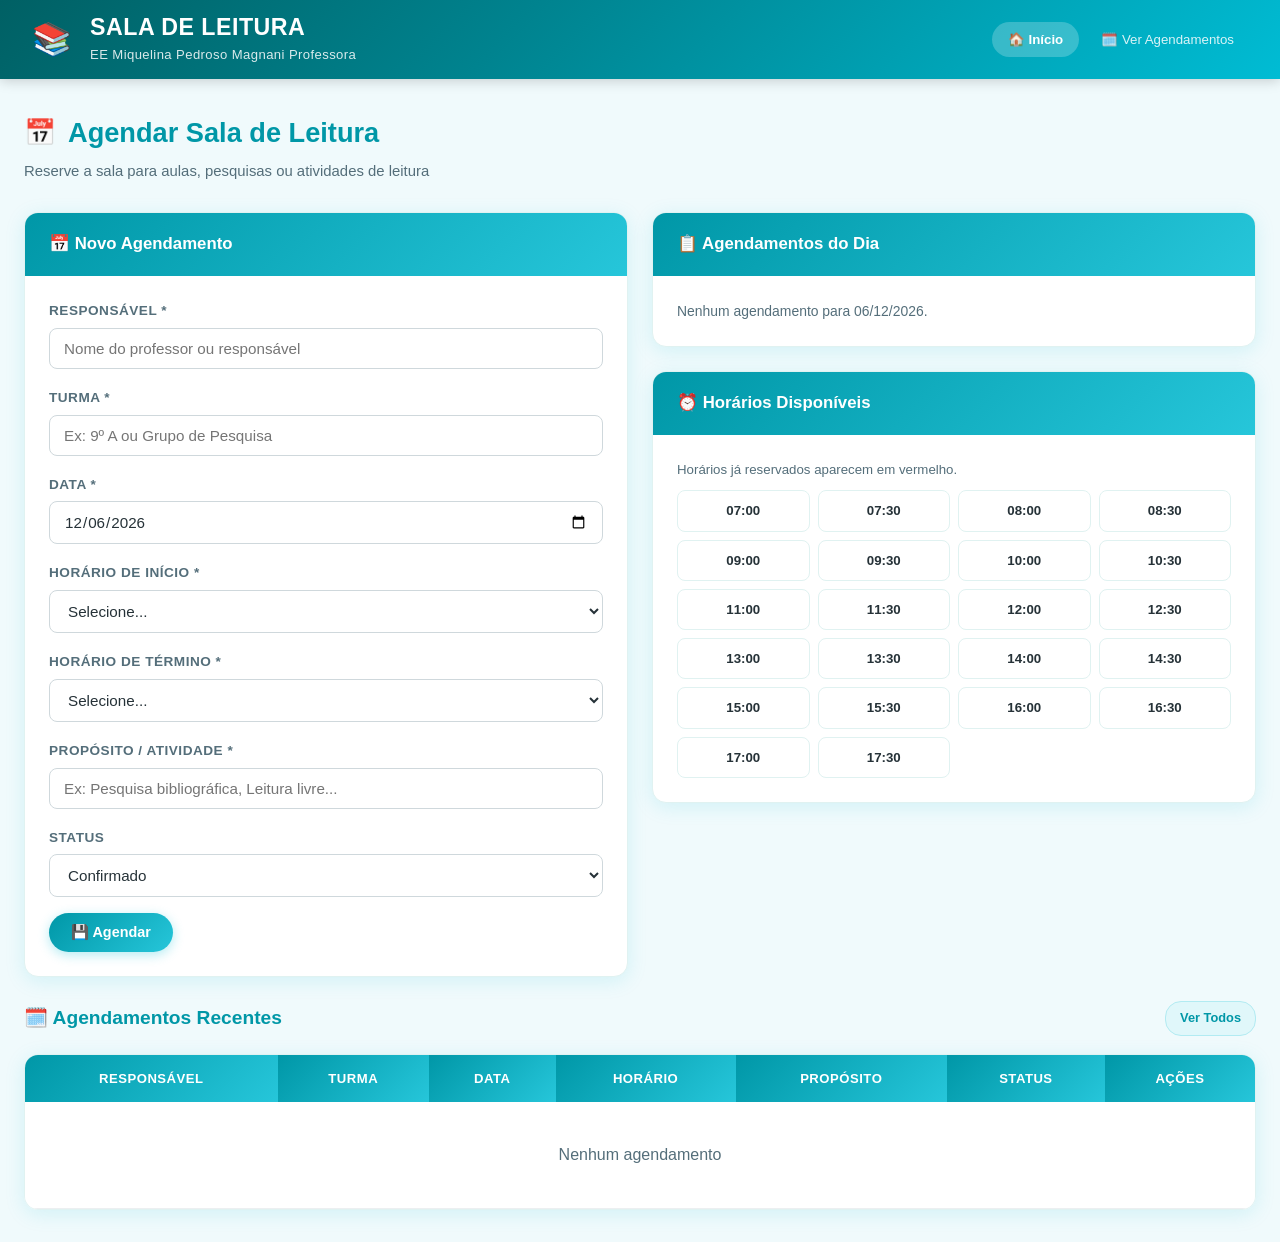
==== agendar-sala.html @ f74e1071 "V1" ====
<!DOCTYPE html>
<html lang="pt-BR">
<head>
  <meta charset="UTF-8">
  <meta name="viewport" content="width=device-width, initial-scale=1.0">
  <title>Agendar Sala – Sala de Leitura</title>
  <link rel="stylesheet" href="css/style.css">
  <style>
    .time-slot-grid { display: grid; grid-template-columns: repeat(auto-fill, minmax(110px,1fr)); gap: 8px; margin-top: 8px; }
    .time-slot { padding: 9px 10px; border: 1.5px solid var(--border); border-radius: 8px; cursor: pointer; text-align: center; font-size: .83rem; font-weight: 600; transition: var(--transition); background: #fff; }
    .time-slot:hover { border-color: var(--primary); background: var(--primary-xlight); color: var(--primary-dark); }
    .time-slot.selected { border-color: var(--primary); background: var(--primary); color: #fff; }
    .time-slot.occupied { background: #ffebee; border-color: #ef9a9a; color: #c62828; cursor: not-allowed; opacity: .7; }
    .conflict-alert { background: #fff3e0; border: 1.5px solid #ffe082; border-radius: 10px; padding: 12px 16px; color: #e65100; font-size: .88rem; margin-top: 10px; display: none; }
  </style>
</head>
<body>
<header class="header">
  <div class="header-inner">
    <div class="header-logo">📚</div>
    <div class="header-titles">
      <h1>SALA DE LEITURA</h1>
      <p>EE Miquelina Pedroso Magnani Professora</p>
    </div>
    <nav class="header-nav">
      <a href="index.html" class="btn-home">🏠 Início</a>
      <a href="verificar-agendamentos.html">🗓️ Ver Agendamentos</a>
    </nav>
  </div>
</header>

<div class="page-container">
  <div class="page-title"><span>📅</span> Agendar Sala de Leitura</div>
  <div class="page-subtitle">Reserve a sala para aulas, pesquisas ou atividades de leitura</div>

  <div style="display:grid;grid-template-columns:1fr 1fr;gap:24px;align-items:start">
    <!-- Form -->
    <div class="card">
      <div class="card-header" id="formHeader">📅 Novo Agendamento</div>
      <div class="card-body">
        <form id="agForm">
          <input type="hidden" id="agId">
          <div class="form-grid" style="grid-template-columns:1fr">
            <div class="form-group">
              <label>Responsável *</label>
              <input type="text" id="responsavel" list="pessoasList" placeholder="Nome do professor ou responsável" required>
              <datalist id="pessoasList"></datalist>
            </div>
            <div class="form-group">
              <label>Turma *</label>
              <input type="text" id="turma" placeholder="Ex: 9º A ou Grupo de Pesquisa" required>
            </div>
            <div class="form-group">
              <label>Data *</label>
              <input type="date" id="data" required>
            </div>
            <div class="form-group">
              <label>Horário de Início *</label>
              <select id="horarioInicio" required>
                <option value="">Selecione...</option>
              </select>
            </div>
            <div class="form-group">
              <label>Horário de Término *</label>
              <select id="horarioFim" required>
                <option value="">Selecione...</option>
              </select>
            </div>
            <div class="form-group">
              <label>Propósito / Atividade *</label>
              <input type="text" id="proposito" placeholder="Ex: Pesquisa bibliográfica, Leitura livre..." required>
            </div>
            <div class="form-group">
              <label>Status</label>
              <select id="status">
                <option value="confirmado">Confirmado</option>
                <option value="pendente">Pendente</option>
              </select>
            </div>
          </div>
          <div id="conflictAlert" class="conflict-alert">
            ⚠️ Atenção: Já existe um agendamento neste horário!
          </div>
          <div class="form-actions mt-2">
            <button type="submit" class="btn btn-primary" id="submitBtn">💾 Agendar</button>
            <button type="button" class="btn btn-secondary" id="cancelBtn" style="display:none">❌ Cancelar</button>
          </div>
        </form>
      </div>
    </div>

    <!-- Quick View -->
    <div>
      <div class="card mb-3">
        <div class="card-header">📋 Agendamentos do Dia</div>
        <div class="card-body" id="daySchedules">
          <p class="text-muted">Selecione uma data para ver os agendamentos.</p>
        </div>
      </div>
      <div class="card">
        <div class="card-header">⏰ Horários Disponíveis</div>
        <div class="card-body">
          <p class="text-muted" style="font-size:.83rem;margin-bottom:10px">Horários já reservados aparecem em vermelho.</p>
          <div class="time-slot-grid" id="timeSlots"></div>
        </div>
      </div>
    </div>
  </div>

  <!-- Recent Schedules Table -->
  <div class="section-header mt-3">
    <h2>🗓️ Agendamentos Recentes</h2>
    <a href="verificar-agendamentos.html" class="btn btn-secondary btn-sm">Ver Todos</a>
  </div>
  <div class="table-wrapper">
    <table>
      <thead>
        <tr><th>Responsável</th><th>Turma</th><th>Data</th><th>Horário</th><th>Propósito</th><th>Status</th><th>Ações</th></tr>
      </thead>
      <tbody id="recentAgs"></tbody>
    </table>
  </div>
</div>

<script src="js/app.js"></script>
<script>
  // Populate time selects
  const times = [];
  for (let h = 7; h <= 17; h++) {
    times.push(`${String(h).padStart(2,'0')}:00`);
    times.push(`${String(h).padStart(2,'0')}:30`);
  }
  times.push('18:00');

  ['horarioInicio','horarioFim'].forEach(id => {
    const sel = document.getElementById(id);
    times.forEach(t => {
      const o = document.createElement('option'); o.value = t; o.textContent = t;
      sel.appendChild(o);
    });
  });

  // Populate datalist
  const dl = document.getElementById('pessoasList');
  Pessoas.getAll().filter(p=>p.tipo==='Professor').forEach(p => {
    const o = document.createElement('option'); o.value = p.nome; dl.appendChild(o);
  });

  // Set default date
  document.getElementById('data').value = today();
  document.getElementById('data').min = today();

  let editingId = null;

  function checkConflict() {
    const data = document.getElementById('data').value;
    const ini = document.getElementById('horarioInicio').value;
    const fim = document.getElementById('horarioFim').value;
    if (!data || !ini || !fim) return false;
    const conflito = Agendamentos.getAll().find(a =>
      a.id !== editingId && a.data === data && a.status !== 'cancelado' &&
      !(fim <= a.horarioInicio || ini >= a.horarioFim)
    );
    document.getElementById('conflictAlert').style.display = conflito ? 'block' : 'none';
    return !!conflito;
  }

  function updateDayView() {
    const data = document.getElementById('data').value;
    if (!data) return;
    const ags = Agendamentos.getAll().filter(a => a.data === data && a.status !== 'cancelado');
    const occupied = new Set();
    ags.forEach(a => {
      times.forEach(t => { if (t >= a.horarioInicio && t < a.horarioFim) occupied.add(t); });
    });

    // Time slots
    document.getElementById('timeSlots').innerHTML = times.filter(t=>t>='07:00'&&t<='17:30').map(t => `
      <div class="time-slot ${occupied.has(t)?'occupied':''}" onclick="${!occupied.has(t)?`selectTime('${t}')`:''}">
        ${occupied.has(t)?'🔴':''} ${t}
      </div>`).join('');

    // Day schedules
    if (!ags.length) {
      document.getElementById('daySchedules').innerHTML = `<p class="text-muted">Nenhum agendamento para ${formatDate(data)}.</p>`;
      return;
    }
    document.getElementById('daySchedules').innerHTML = ags.sort((a,b)=>a.horarioInicio.localeCompare(b.horarioInicio)).map(a => `
      <div style="padding:10px;background:var(--bg);border-radius:8px;margin-bottom:8px;border-left:3px solid var(--primary);font-size:.87rem">
        <div class="fw-bold">${a.horarioInicio} – ${a.horarioFim}: ${a.turma}</div>
        <div class="text-muted">${a.responsavel} — ${a.proposito}</div>
      </div>`).join('');
  }

  function selectTime(t) {
    document.getElementById('horarioInicio').value = t;
    const idx = times.indexOf(t);
    document.getElementById('horarioFim').value = times[Math.min(idx+2, times.length-1)];
    checkConflict();
  }

  document.getElementById('data').addEventListener('change', () => { updateDayView(); checkConflict(); });
  document.getElementById('horarioInicio').addEventListener('change', checkConflict);
  document.getElementById('horarioFim').addEventListener('change', checkConflict);

  document.getElementById('agForm').addEventListener('submit', e => {
    e.preventDefault();
    const ini = document.getElementById('horarioInicio').value;
    const fim = document.getElementById('horarioFim').value;
    if (fim <= ini) { showToast('O horário de término deve ser após o início.', 'error'); return; }

    const id = editingId || DB.generateId();
    const old = Agendamentos.getById(id);
    Agendamentos.save({
      id,
      responsavel: document.getElementById('responsavel').value.trim(),
      turma: document.getElementById('turma').value.trim(),
      data: document.getElementById('data').value,
      horarioInicio: ini,
      horarioFim: fim,
      proposito: document.getElementById('proposito').value.trim(),
      status: document.getElementById('status').value
    });
    showToast(editingId ? 'Agendamento atualizado!' : 'Sala agendada com sucesso!');
    resetForm();
    updateDayView();
    renderRecent();
  });

  function editAg(id) {
    const a = Agendamentos.getById(id);
    if (!a) return;
    editingId = id;
    document.getElementById('responsavel').value = a.responsavel;
    document.getElementById('turma').value = a.turma;
    document.getElementById('data').value = a.data;
    document.getElementById('horarioInicio').value = a.horarioInicio;
    document.getElementById('horarioFim').value = a.horarioFim;
    document.getElementById('proposito').value = a.proposito;
    document.getElementById('status').value = a.status;
    document.getElementById('submitBtn').textContent = '💾 Atualizar';
    document.getElementById('cancelBtn').style.display = '';
    document.getElementById('formHeader').textContent = '✏️ Editando Agendamento';
    updateDayView();
    window.scrollTo({top:0,behavior:'smooth'});
  }

  function cancelAg(id) {
    if (confirm('Cancelar este agendamento?')) {
      const a = Agendamentos.getById(id);
      if (a) { a.status='cancelado'; Agendamentos.save(a); }
      showToast('Agendamento cancelado.', 'warning');
      renderRecent();
    }
  }

  function resetForm() {
    editingId = null;
    document.getElementById('agForm').reset();
    document.getElementById('data').value = today();
    document.getElementById('submitBtn').textContent = '💾 Agendar';
    document.getElementById('cancelBtn').style.display = 'none';
    document.getElementById('formHeader').textContent = '📅 Novo Agendamento';
    document.getElementById('conflictAlert').style.display = 'none';
  }
  document.getElementById('cancelBtn').addEventListener('click', resetForm);

  function renderRecent() {
    const ags = Agendamentos.getAll().filter(a=>a.status!=='cancelado')
      .sort((a,b)=>a.data.localeCompare(b.data)).slice(0,10);
    const tbody = document.getElementById('recentAgs');
    if (!ags.length) {
      tbody.innerHTML = `<tr><td colspan="7" class="table-empty">Nenhum agendamento</td></tr>`; return;
    }
    tbody.innerHTML = ags.map(a => `<tr>
      <td>${a.responsavel}</td>
      <td>${a.turma}</td>
      <td>${formatDate(a.data)}</td>
      <td>${a.horarioInicio} – ${a.horarioFim}</td>
      <td>${a.proposito}</td>
      <td>${statusBadge(a.status)}</td>
      <td>
        <button class="btn btn-secondary btn-xs" onclick="editAg('${a.id}')">✏️</button>
        <button class="btn btn-danger btn-xs" onclick="cancelAg('${a.id}')">❌</button>
      </td>
    </tr>`).join('');
  }

  updateDayView();
  renderRecent();
</script>
</body>
</html>
---- css/style.css ----
/* =============================================
   SALA DE LEITURA - EE Miquelina Pedroso Magnani Professora
   Global Stylesheet
   ============================================= */

:root {
  --primary: #00BCD4;
  --primary-dark: #0097A7;
  --primary-light: #B2EBF2;
  --primary-xlight: #E0F7FA;
  --accent: #26C6DA;
  --accent2: #00ACC1;
  --dark: #1a2a3a;
  --text: #263238;
  --text-light: #546e7a;
  --border: #e0f2f1;
  --card-shadow: 0 4px 20px rgba(0,188,212,.13);
  --hover-shadow: 0 8px 30px rgba(0,188,212,.22);
  --bg: #f0fafc;
  --white: #ffffff;
  --danger: #e53935;
  --warning: #fb8c00;
  --success: #26a69a;
  --info: #039be5;
  --radius: 14px;
  --radius-sm: 8px;
  --transition: .25s ease;
}

* { box-sizing: border-box; margin: 0; padding: 0; }

body {
  font-family: 'Segoe UI', 'Roboto', Arial, sans-serif;
  background: var(--bg);
  color: var(--text);
  min-height: 100vh;
  font-size: 15px;
  line-height: 1.6;
}

a { color: var(--primary-dark); text-decoration: none; }
a:hover { color: var(--primary); }

/* ---- Header ---- */
.header {
  background: linear-gradient(135deg, #006064 0%, #00838f 40%, #00BCD4 100%);
  color: #fff;
  padding: 0;
  box-shadow: 0 2px 12px rgba(0,0,0,.18);
  position: sticky;
  top: 0;
  z-index: 100;
}
.header-inner {
  display: flex;
  align-items: center;
  gap: 18px;
  padding: 14px 32px;
  max-width: 1400px;
  margin: 0 auto;
}
.header-logo {
  font-size: 32px;
  line-height: 1;
}
.header-titles { flex: 1; }
.header-titles h1 {
  font-size: 1.45rem;
  font-weight: 700;
  letter-spacing: .5px;
  line-height: 1.2;
}
.header-titles p {
  font-size: .82rem;
  opacity: .85;
  letter-spacing: .4px;
  margin-top: 2px;
}
.header-nav {
  display: flex;
  gap: 8px;
  align-items: center;
}
.header-nav a {
  color: rgba(255,255,255,.85);
  padding: 7px 14px;
  border-radius: 20px;
  font-size: .83rem;
  font-weight: 500;
  transition: var(--transition);
}
.header-nav a:hover, .header-nav a.active {
  background: rgba(255,255,255,.18);
  color: #fff;
}
.btn-home {
  background: rgba(255,255,255,.22);
  color: #fff !important;
  border-radius: 22px !important;
  padding: 7px 16px !important;
  font-weight: 600 !important;
}
.btn-home:hover { background: rgba(255,255,255,.32) !important; }

/* ---- Page Layout ---- */
.page-container {
  max-width: 1300px;
  margin: 0 auto;
  padding: 32px 24px;
}
.page-title {
  font-size: 1.7rem;
  font-weight: 700;
  color: var(--primary-dark);
  margin-bottom: 6px;
  display: flex;
  align-items: center;
  gap: 12px;
}
.page-title span { font-size: 1.6rem; }
.page-subtitle {
  color: var(--text-light);
  font-size: .93rem;
  margin-bottom: 28px;
}
.section-divider {
  height: 3px;
  background: linear-gradient(90deg, var(--primary), transparent);
  border-radius: 2px;
  margin: 24px 0;
}

/* ---- Cards ---- */
.card {
  background: var(--white);
  border-radius: var(--radius);
  box-shadow: var(--card-shadow);
  border: 1px solid var(--border);
  overflow: hidden;
}
.card-header {
  background: linear-gradient(135deg, var(--primary-dark), var(--accent));
  color: #fff;
  padding: 18px 24px;
  font-size: 1.05rem;
  font-weight: 600;
  display: flex;
  align-items: center;
  gap: 10px;
}
.card-body { padding: 24px; }

/* ---- Module Cards (Dashboard) ---- */
.modules-grid {
  display: grid;
  grid-template-columns: repeat(auto-fill, minmax(220px, 1fr));
  gap: 20px;
  margin-top: 28px;
}
.module-card {
  background: var(--white);
  border-radius: var(--radius);
  box-shadow: var(--card-shadow);
  border: 1.5px solid var(--border);
  padding: 28px 20px 22px;
  text-align: center;
  cursor: pointer;
  transition: transform var(--transition), box-shadow var(--transition), border-color var(--transition);
  text-decoration: none;
  color: var(--text);
  display: flex;
  flex-direction: column;
  align-items: center;
  gap: 14px;
  position: relative;
  overflow: hidden;
}
.module-card::before {
  content: '';
  position: absolute;
  top: 0; left: 0; right: 0;
  height: 4px;
  background: linear-gradient(90deg, var(--primary), var(--accent));
}
.module-card:hover {
  transform: translateY(-6px);
  box-shadow: var(--hover-shadow);
  border-color: var(--primary-light);
  color: var(--primary-dark);
}
.module-card .icon {
  width: 64px;
  height: 64px;
  border-radius: 50%;
  display: flex;
  align-items: center;
  justify-content: center;
  font-size: 28px;
  background: var(--primary-xlight);
  color: var(--primary-dark);
  transition: var(--transition);
}
.module-card:hover .icon {
  background: linear-gradient(135deg, var(--primary), var(--accent));
  color: #fff;
}
.module-card h3 {
  font-size: .98rem;
  font-weight: 700;
  line-height: 1.3;
}
.module-card p {
  font-size: .8rem;
  color: var(--text-light);
  line-height: 1.4;
}

/* ---- Stat Bars (Dashboard) ---- */
.stats-bar {
  display: grid;
  grid-template-columns: repeat(auto-fill, minmax(200px, 1fr));
  gap: 16px;
  margin-bottom: 28px;
}
.stat-card {
  background: var(--white);
  border-radius: var(--radius);
  padding: 20px 22px;
  box-shadow: var(--card-shadow);
  border-left: 5px solid var(--primary);
  display: flex;
  align-items: center;
  gap: 16px;
  transition: var(--transition);
}
.stat-card:hover { transform: translateY(-3px); box-shadow: var(--hover-shadow); }
.stat-icon {
  font-size: 2.2rem;
  width: 52px;
  height: 52px;
  display: flex;
  align-items: center;
  justify-content: center;
  border-radius: 12px;
  background: var(--primary-xlight);
}
.stat-info h3 { font-size: 1.9rem; font-weight: 800; color: var(--primary-dark); line-height: 1; }
.stat-info p { font-size: .8rem; color: var(--text-light); margin-top: 3px; }
.stat-card.danger { border-left-color: var(--danger); }
.stat-card.danger .stat-icon { background: #ffebee; }
.stat-card.danger .stat-info h3 { color: var(--danger); }
.stat-card.warning { border-left-color: var(--warning); }
.stat-card.warning .stat-icon { background: #fff3e0; }
.stat-card.warning .stat-info h3 { color: var(--warning); }
.stat-card.success { border-left-color: var(--success); }
.stat-card.success .stat-icon { background: #e8f5e9; }
.stat-card.success .stat-info h3 { color: var(--success); }

/* ---- Forms ---- */
.form-grid {
  display: grid;
  grid-template-columns: repeat(auto-fill, minmax(260px, 1fr));
  gap: 18px;
}
.form-group {
  display: flex;
  flex-direction: column;
  gap: 6px;
}
.form-group.full { grid-column: 1 / -1; }
label {
  font-size: .85rem;
  font-weight: 600;
  color: var(--text-light);
  text-transform: uppercase;
  letter-spacing: .5px;
}
input, select, textarea {
  padding: 11px 14px;
  border: 1.5px solid #cfd8dc;
  border-radius: var(--radius-sm);
  font-size: .95rem;
  font-family: inherit;
  color: var(--text);
  background: #fff;
  transition: border-color var(--transition), box-shadow var(--transition);
  width: 100%;
}
input:focus, select:focus, textarea:focus {
  outline: none;
  border-color: var(--primary);
  box-shadow: 0 0 0 3px rgba(0,188,212,.13);
}
textarea { resize: vertical; min-height: 90px; }
.form-actions {
  display: flex;
  gap: 12px;
  margin-top: 8px;
  flex-wrap: wrap;
}

/* ---- Buttons ---- */
.btn {
  display: inline-flex;
  align-items: center;
  gap: 8px;
  padding: 11px 22px;
  border-radius: 24px;
  font-size: .9rem;
  font-weight: 600;
  border: none;
  cursor: pointer;
  transition: var(--transition);
  text-decoration: none;
  font-family: inherit;
}
.btn-primary {
  background: linear-gradient(135deg, var(--primary-dark), var(--accent));
  color: #fff;
  box-shadow: 0 3px 12px rgba(0,188,212,.3);
}
.btn-primary:hover { background: linear-gradient(135deg, #006064, var(--primary-dark)); transform: translateY(-1px); }
.btn-secondary {
  background: var(--primary-xlight);
  color: var(--primary-dark);
  border: 1.5px solid var(--primary-light);
}
.btn-secondary:hover { background: var(--primary-light); }
.btn-danger {
  background: linear-gradient(135deg, #c62828, var(--danger));
  color: #fff;
  box-shadow: 0 3px 12px rgba(229,57,53,.25);
}
.btn-danger:hover { background: linear-gradient(135deg, #b71c1c, #c62828); }
.btn-success {
  background: linear-gradient(135deg, #1b5e20, var(--success));
  color: #fff;
  box-shadow: 0 3px 12px rgba(38,166,154,.25);
}
.btn-success:hover { background: linear-gradient(135deg, #1b5e20, #2e7d32); }
.btn-warning {
  background: linear-gradient(135deg, #e65100, var(--warning));
  color: #fff;
}
.btn-warning:hover { background: linear-gradient(135deg, #bf360c, #e65100); }
.btn-sm { padding: 6px 14px; font-size: .8rem; border-radius: 16px; }
.btn-xs { padding: 4px 10px; font-size: .76rem; border-radius: 12px; }
.btn-icon { padding: 8px; border-radius: 50%; width: 36px; height: 36px; justify-content: center; }
.btn:disabled { opacity: .5; cursor: not-allowed; transform: none !important; }

/* ---- Tables ---- */
.table-wrapper {
  overflow-x: auto;
  border-radius: var(--radius);
  box-shadow: var(--card-shadow);
  border: 1px solid var(--border);
}
table {
  width: 100%;
  border-collapse: collapse;
  background: var(--white);
}
thead th {
  background: linear-gradient(135deg, var(--primary-dark), var(--accent));
  color: #fff;
  padding: 13px 16px;
  font-size: .82rem;
  font-weight: 700;
  text-transform: uppercase;
  letter-spacing: .5px;
  white-space: nowrap;
  cursor: pointer;
  user-select: none;
}
thead th:hover { background: linear-gradient(135deg, #006064, var(--primary-dark)); }
tbody tr { transition: background var(--transition); }
tbody tr:nth-child(even) { background: var(--bg); }
tbody tr:hover { background: var(--primary-xlight); }
tbody td { padding: 12px 16px; font-size: .9rem; border-bottom: 1px solid #eceff1; vertical-align: middle; }
.table-empty {
  text-align: center;
  color: var(--text-light);
  padding: 40px;
  font-size: 1rem;
}

/* ---- Search / Filter Bar ---- */
.filter-bar {
  background: var(--white);
  border-radius: var(--radius);
  padding: 18px 22px;
  box-shadow: var(--card-shadow);
  border: 1px solid var(--border);
  margin-bottom: 22px;
  display: flex;
  gap: 14px;
  flex-wrap: wrap;
  align-items: flex-end;
}
.filter-bar .form-group { flex: 1; min-width: 160px; }
.filter-bar label { font-size: .78rem; }
.search-input-wrap {
  position: relative;
  flex: 2;
  min-width: 220px;
}
.search-input-wrap input { padding-left: 38px; }
.search-input-wrap::before {
  content: '🔍';
  position: absolute;
  left: 12px;
  top: 50%;
  transform: translateY(-50%);
  font-size: 14px;
  opacity: .5;
}

/* ---- Badges ---- */
.badge {
  display: inline-block;
  padding: 4px 11px;
  border-radius: 12px;
  font-size: .75rem;
  font-weight: 700;
  letter-spacing: .3px;
  white-space: nowrap;
}
.badge-success { background: #e8f5e9; color: #2e7d32; }
.badge-danger { background: #ffebee; color: #c62828; }
.badge-warning { background: #fff3e0; color: #e65100; }
.badge-secondary { background: #eceff1; color: #546e7a; }
.badge-info { background: #e3f2fd; color: #1565c0; }
.badge-primary { background: var(--primary-xlight); color: var(--primary-dark); }

/* ---- Book Cards ---- */
.books-grid {
  display: grid;
  grid-template-columns: repeat(auto-fill, minmax(220px, 1fr));
  gap: 20px;
}
.book-card {
  background: var(--white);
  border-radius: var(--radius);
  box-shadow: var(--card-shadow);
  border: 1px solid var(--border);
  overflow: hidden;
  transition: var(--transition);
  display: flex;
  flex-direction: column;
}
.book-card:hover { transform: translateY(-4px); box-shadow: var(--hover-shadow); }
.book-cover {
  height: 180px;
  display: flex;
  align-items: center;
  justify-content: center;
  font-size: 64px;
  background: linear-gradient(135deg, var(--primary-xlight), var(--primary-light));
  position: relative;
}
.book-available-badge {
  position: absolute;
  top: 10px;
  right: 10px;
}
.book-info { padding: 16px; flex: 1; display: flex; flex-direction: column; gap: 6px; }
.book-title { font-size: .97rem; font-weight: 700; color: var(--text); line-height: 1.3; }
.book-author { font-size: .83rem; color: var(--text-light); }
.book-meta { display: flex; gap: 8px; flex-wrap: wrap; margin-top: 4px; }
.book-actions { padding: 12px 16px; border-top: 1px solid var(--border); display: flex; gap: 8px; }

/* ---- Pagination ---- */
.pagination {
  display: flex;
  gap: 6px;
  justify-content: center;
  align-items: center;
  margin-top: 22px;
  flex-wrap: wrap;
}
.pagination button {
  padding: 7px 14px;
  border: 1.5px solid var(--border);
  border-radius: 8px;
  background: var(--white);
  cursor: pointer;
  font-size: .85rem;
  font-weight: 600;
  color: var(--text-light);
  transition: var(--transition);
}
.pagination button:hover, .pagination button.active {
  background: var(--primary);
  color: #fff;
  border-color: var(--primary);
}

/* ---- Calendar / Schedule ---- */
.calendar-grid {
  display: grid;
  grid-template-columns: repeat(7, 1fr);
  gap: 4px;
  margin-top: 12px;
}
.cal-day {
  background: var(--white);
  border-radius: 8px;
  padding: 8px 6px;
  min-height: 80px;
  border: 1px solid var(--border);
  font-size: .78rem;
  cursor: pointer;
  transition: var(--transition);
}
.cal-day:hover { border-color: var(--primary); background: var(--primary-xlight); }
.cal-day.today { border-color: var(--primary); background: var(--primary-xlight); font-weight: 700; }
.cal-day.other-month { opacity: .4; }
.cal-day .cal-num { font-weight: 700; font-size: .9rem; color: var(--primary-dark); margin-bottom: 4px; }
.cal-event {
  background: var(--primary);
  color: #fff;
  border-radius: 4px;
  padding: 2px 5px;
  font-size: .68rem;
  margin-bottom: 2px;
  white-space: nowrap;
  overflow: hidden;
  text-overflow: ellipsis;
}
.cal-event.pendente { background: var(--warning); }
.cal-event.cancelado { background: #9e9e9e; }

/* ---- Modal ---- */
.modal-overlay {
  position: fixed;
  inset: 0;
  background: rgba(0,0,0,.5);
  z-index: 999;
  display: flex;
  align-items: center;
  justify-content: center;
  padding: 20px;
  animation: fadeIn .2s ease;
}
.modal {
  background: var(--white);
  border-radius: var(--radius);
  box-shadow: 0 20px 60px rgba(0,0,0,.3);
  max-width: 640px;
  width: 100%;
  max-height: 90vh;
  overflow-y: auto;
  animation: slideUp .25s ease;
}
.modal-header {
  background: linear-gradient(135deg, var(--primary-dark), var(--accent));
  color: #fff;
  padding: 18px 24px;
  font-size: 1.05rem;
  font-weight: 600;
  display: flex;
  align-items: center;
  justify-content: space-between;
}
.modal-close {
  background: none;
  border: none;
  color: #fff;
  font-size: 1.3rem;
  cursor: pointer;
  opacity: .8;
  padding: 0;
  line-height: 1;
}
.modal-close:hover { opacity: 1; }
.modal-body { padding: 24px; }
.modal-footer { padding: 16px 24px; border-top: 1px solid var(--border); display: flex; gap: 10px; justify-content: flex-end; }

/* ---- Loan Card ---- */
.loan-card {
  background: var(--white);
  border-radius: var(--radius);
  border: 1px solid var(--border);
  padding: 18px 20px;
  display: flex;
  align-items: center;
  gap: 18px;
  box-shadow: var(--card-shadow);
  transition: var(--transition);
}
.loan-card:hover { box-shadow: var(--hover-shadow); }
.loan-card.atrasado { border-left: 5px solid var(--danger); }
.loan-card.ativo { border-left: 5px solid var(--success); }
.loan-card.devolvido { border-left: 5px solid #9e9e9e; opacity: .75; }

/* ---- Charts ---- */
.chart-container { position: relative; padding: 16px; }
.chart-wrapper { max-width: 100%; margin: 0 auto; }

/* ---- Animations ---- */
@keyframes fadeIn { from { opacity: 0; } to { opacity: 1; } }
@keyframes slideIn { from { transform: translateX(30px); opacity: 0; } to { transform: translateX(0); opacity: 1; } }
@keyframes slideUp { from { transform: translateY(30px); opacity: 0; } to { transform: translateY(0); opacity: 1; } }

/* ---- Responsive ---- */
@media (max-width: 768px) {
  .header-inner { padding: 12px 16px; flex-wrap: wrap; }
  .header-nav { display: none; }
  .page-container { padding: 20px 14px; }
  .modules-grid { grid-template-columns: repeat(auto-fill, minmax(160px, 1fr)); gap: 14px; }
  .stats-bar { grid-template-columns: 1fr 1fr; }
  .form-grid { grid-template-columns: 1fr; }
  .filter-bar { flex-direction: column; }
  .books-grid { grid-template-columns: repeat(auto-fill, minmax(170px, 1fr)); }
}

/* ---- Utility ---- */
.mt-1 { margin-top: 8px; }
.mt-2 { margin-top: 16px; }
.mt-3 { margin-top: 24px; }
.mb-1 { margin-bottom: 8px; }
.mb-2 { margin-bottom: 16px; }
.mb-3 { margin-bottom: 24px; }
.flex { display: flex; }
.flex-center { display: flex; align-items: center; justify-content: center; }
.gap-2 { gap: 16px; }
.text-center { text-align: center; }
.text-right { text-align: right; }
.text-muted { color: var(--text-light); font-size: .87rem; }
.fw-bold { font-weight: 700; }
.w-100 { width: 100%; }
.empty-state {
  text-align: center;
  padding: 48px 24px;
  color: var(--text-light);
}
.empty-state .empty-icon { font-size: 3.5rem; margin-bottom: 16px; opacity: .4; }
.empty-state h3 { font-size: 1.1rem; margin-bottom: 8px; color: var(--text); }
.empty-state p { font-size: .9rem; }

/* ---- Hero Banner (Dashboard) ---- */
.hero-banner {
  background: linear-gradient(135deg, #006064 0%, #00838f 45%, #00BCD4 100%);
  border-radius: var(--radius);
  padding: 32px 36px;
  color: #fff;
  display: flex;
  align-items: center;
  justify-content: space-between;
  gap: 24px;
  margin-bottom: 28px;
  position: relative;
  overflow: hidden;
}
.hero-banner::after {
  content: '📚';
  position: absolute;
  right: 32px;
  bottom: -10px;
  font-size: 120px;
  opacity: .1;
}
.hero-banner h2 { font-size: 1.6rem; font-weight: 800; margin-bottom: 6px; }
.hero-banner p { font-size: .95rem; opacity: .9; }

/* ---- Section Headers ---- */
.section-header {
  display: flex;
  align-items: center;
  justify-content: space-between;
  margin-bottom: 18px;
  flex-wrap: wrap;
  gap: 12px;
}
.section-header h2 {
  font-size: 1.2rem;
  font-weight: 700;
  color: var(--primary-dark);
  display: flex;
  align-items: center;
  gap: 8px;
}

/* ---- Portal Aluno Carousel ---- */
.carousel-wrapper { position: relative; overflow: hidden; border-radius: var(--radius); }
.carousel-inner { display: flex; transition: transform .4s ease; }
.carousel-item { min-width: 100%; background: linear-gradient(135deg, var(--primary-dark), var(--accent)); border-radius: var(--radius); padding: 36px 40px; color: #fff; }
.carousel-controls { display: flex; justify-content: center; gap: 8px; margin-top: 12px; }
.carousel-dot { width: 10px; height: 10px; border-radius: 50%; background: var(--primary-light); border: none; cursor: pointer; transition: var(--transition); }
.carousel-dot.active { background: var(--primary-dark); transform: scale(1.3); }

.dias-atraso { color: var(--danger); font-weight: 700; }

/* ---- Print ---- */
@media print {
  .header, .filter-bar, .btn, .form-actions, .header-nav { display: none !important; }
  .page-container { padding: 0; }
  body { background: #fff; }
}
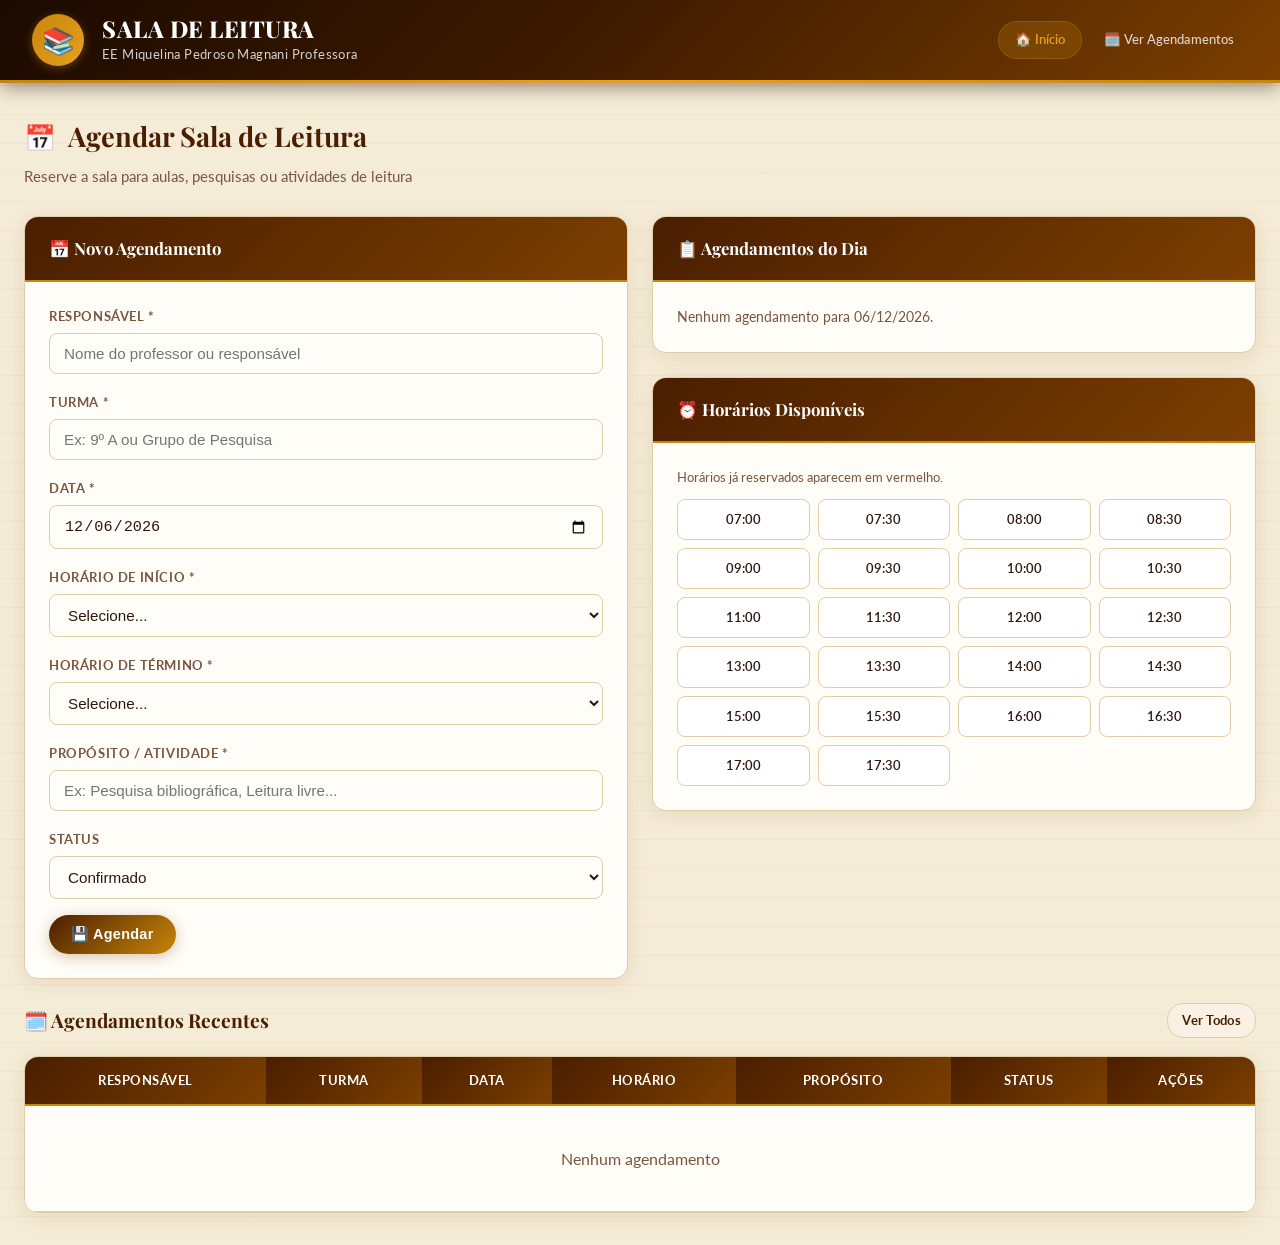
==== commit 7ba16e73: "v2brown" ====
--- a/agendar-sala.html
+++ b/agendar-sala.html
@@ -4,6 +4,9 @@
   <meta charset="UTF-8">
   <meta name="viewport" content="width=device-width, initial-scale=1.0">
   <title>Agendar Sala – Sala de Leitura</title>
+  <link rel="preconnect" href="https://fonts.googleapis.com">
+  <link rel="preconnect" href="https://fonts.gstatic.com" crossorigin>
+  <link href="https://fonts.googleapis.com/css2?family=Playfair+Display:wght@600;700;800&family=Lato:wght@400;500;700&display=swap" rel="stylesheet">
   <link rel="stylesheet" href="css/style.css">
   <style>
     .time-slot-grid { display: grid; grid-template-columns: repeat(auto-fill, minmax(110px,1fr)); gap: 8px; margin-top: 8px; }
--- a/css/style.css
+++ b/css/style.css
@@ -1,27 +1,29 @@
 /* =============================================
    SALA DE LEITURA - EE Miquelina Pedroso Magnani Professora
-   Global Stylesheet
+   Global Stylesheet — Tema Biblioteca Clássica
    ============================================= */
 
+@import url('https://fonts.googleapis.com/css2?family=Playfair+Display:wght@600;700;800&family=Lato:wght@400;500;700&display=swap');
+
 :root {
-  --primary: #00BCD4;
-  --primary-dark: #0097A7;
-  --primary-light: #B2EBF2;
-  --primary-xlight: #E0F7FA;
-  --accent: #26C6DA;
-  --accent2: #00ACC1;
-  --dark: #1a2a3a;
-  --text: #263238;
-  --text-light: #546e7a;
-  --border: #e0f2f1;
-  --card-shadow: 0 4px 20px rgba(0,188,212,.13);
-  --hover-shadow: 0 8px 30px rgba(0,188,212,.22);
-  --bg: #f0fafc;
-  --white: #ffffff;
-  --danger: #e53935;
-  --warning: #fb8c00;
-  --success: #26a69a;
-  --info: #039be5;
+  --primary: #7B3F00;
+  --primary-dark: #4A1E00;
+  --primary-light: #D4956A;
+  --primary-xlight: #FBF0E4;
+  --accent: #C8860A;
+  --accent2: #E8A020;
+  --dark: #1A0A00;
+  --text: #2C1810;
+  --text-light: #7A5540;
+  --border: #E0CEAA;
+  --card-shadow: 0 4px 20px rgba(123,63,0,.12);
+  --hover-shadow: 0 8px 32px rgba(123,63,0,.22);
+  --bg: #F5ECD7;
+  --white: #FFFDF7;
+  --danger: #c62828;
+  --warning: #e65100;
+  --success: #2e7d32;
+  --info: #1565c0;
   --radius: 14px;
   --radius-sm: 8px;
   --transition: .25s ease;
@@ -30,26 +32,40 @@
 * { box-sizing: border-box; margin: 0; padding: 0; }
 
 body {
-  font-family: 'Segoe UI', 'Roboto', Arial, sans-serif;
+  font-family: 'Lato', 'Segoe UI', Arial, sans-serif;
   background: var(--bg);
+  background-image:
+    repeating-linear-gradient(
+      0deg,
+      transparent,
+      transparent 28px,
+      rgba(123,63,0,.04) 28px,
+      rgba(123,63,0,.04) 29px
+    );
   color: var(--text);
   min-height: 100vh;
   font-size: 15px;
   line-height: 1.6;
 }
 
-a { color: var(--primary-dark); text-decoration: none; }
-a:hover { color: var(--primary); }
+a { color: var(--primary); text-decoration: none; }
+a:hover { color: var(--accent); }
 
 /* ---- Header ---- */
 .header {
-  background: linear-gradient(135deg, #006064 0%, #00838f 40%, #00BCD4 100%);
+  background: linear-gradient(135deg, #1A0A00 0%, #3D1A00 45%, #7B3F00 100%);
   color: #fff;
   padding: 0;
-  box-shadow: 0 2px 12px rgba(0,0,0,.18);
+  box-shadow: 0 4px 18px rgba(26,10,0,.45);
   position: sticky;
   top: 0;
   z-index: 100;
+}
+.header::after {
+  content: '';
+  display: block;
+  height: 3px;
+  background: linear-gradient(90deg, #C8860A, #E8A020, #C8860A);
 }
 .header-inner {
   display: flex;
@@ -60,19 +76,29 @@
   margin: 0 auto;
 }
 .header-logo {
-  font-size: 32px;
+  font-size: 26px;
   line-height: 1;
+  width: 52px;
+  height: 52px;
+  background: linear-gradient(135deg, #C8860A, #E8A020);
+  border-radius: 50%;
+  display: flex;
+  align-items: center;
+  justify-content: center;
+  box-shadow: 0 2px 10px rgba(200,134,10,.4);
+  flex-shrink: 0;
 }
 .header-titles { flex: 1; }
 .header-titles h1 {
+  font-family: 'Playfair Display', serif;
   font-size: 1.45rem;
-  font-weight: 700;
+  font-weight: 800;
   letter-spacing: .5px;
   line-height: 1.2;
 }
 .header-titles p {
   font-size: .82rem;
-  opacity: .85;
+  opacity: .8;
   letter-spacing: .4px;
   margin-top: 2px;
 }
@@ -82,7 +108,7 @@
   align-items: center;
 }
 .header-nav a {
-  color: rgba(255,255,255,.85);
+  color: rgba(255,255,255,.8);
   padding: 7px 14px;
   border-radius: 20px;
   font-size: .83rem;
@@ -90,17 +116,18 @@
   transition: var(--transition);
 }
 .header-nav a:hover, .header-nav a.active {
-  background: rgba(255,255,255,.18);
-  color: #fff;
+  background: rgba(200,134,10,.25);
+  color: #E8A020;
 }
 .btn-home {
-  background: rgba(255,255,255,.22);
-  color: #fff !important;
+  background: rgba(200,134,10,.22);
+  color: #E8A020 !important;
   border-radius: 22px !important;
   padding: 7px 16px !important;
   font-weight: 600 !important;
-}
-.btn-home:hover { background: rgba(255,255,255,.32) !important; }
+  border: 1px solid rgba(200,134,10,.3) !important;
+}
+.btn-home:hover { background: rgba(200,134,10,.35) !important; }
 
 /* ---- Page Layout ---- */
 .page-container {
@@ -109,6 +136,7 @@
   padding: 32px 24px;
 }
 .page-title {
+  font-family: 'Playfair Display', serif;
   font-size: 1.7rem;
   font-weight: 700;
   color: var(--primary-dark);
@@ -125,7 +153,7 @@
 }
 .section-divider {
   height: 3px;
-  background: linear-gradient(90deg, var(--primary), transparent);
+  background: linear-gradient(90deg, var(--accent), transparent);
   border-radius: 2px;
   margin: 24px 0;
 }
@@ -139,14 +167,16 @@
   overflow: hidden;
 }
 .card-header {
-  background: linear-gradient(135deg, var(--primary-dark), var(--accent));
+  background: linear-gradient(135deg, var(--primary-dark), var(--primary));
   color: #fff;
   padding: 18px 24px;
+  font-family: 'Playfair Display', serif;
   font-size: 1.05rem;
-  font-weight: 600;
+  font-weight: 700;
   display: flex;
   align-items: center;
   gap: 10px;
+  border-bottom: 2px solid var(--accent);
 }
 .card-body { padding: 24px; }
 
@@ -178,9 +208,17 @@
 .module-card::before {
   content: '';
   position: absolute;
+  top: 0; left: 0; bottom: 0;
+  width: 5px;
+  background: linear-gradient(180deg, var(--accent), var(--primary));
+  border-radius: 14px 0 0 14px;
+}
+.module-card::after {
+  content: '';
+  position: absolute;
   top: 0; left: 0; right: 0;
-  height: 4px;
-  background: linear-gradient(90deg, var(--primary), var(--accent));
+  height: 1px;
+  background: linear-gradient(90deg, var(--accent), transparent);
 }
 .module-card:hover {
   transform: translateY(-6px);
@@ -197,14 +235,15 @@
   justify-content: center;
   font-size: 28px;
   background: var(--primary-xlight);
-  color: var(--primary-dark);
+  border: 2px solid var(--border);
   transition: var(--transition);
 }
 .module-card:hover .icon {
   background: linear-gradient(135deg, var(--primary), var(--accent));
-  color: #fff;
+  border-color: var(--accent);
 }
 .module-card h3 {
+  font-family: 'Playfair Display', serif;
   font-size: .98rem;
   font-weight: 700;
   line-height: 1.3;
@@ -244,7 +283,13 @@
   border-radius: 12px;
   background: var(--primary-xlight);
 }
-.stat-info h3 { font-size: 1.9rem; font-weight: 800; color: var(--primary-dark); line-height: 1; }
+.stat-info h3 {
+  font-family: 'Playfair Display', serif;
+  font-size: 1.9rem;
+  font-weight: 800;
+  color: var(--primary-dark);
+  line-height: 1;
+}
 .stat-info p { font-size: .8rem; color: var(--text-light); margin-top: 3px; }
 .stat-card.danger { border-left-color: var(--danger); }
 .stat-card.danger .stat-icon { background: #ffebee; }
@@ -269,27 +314,27 @@
 }
 .form-group.full { grid-column: 1 / -1; }
 label {
-  font-size: .85rem;
-  font-weight: 600;
+  font-size: .82rem;
+  font-weight: 700;
   color: var(--text-light);
   text-transform: uppercase;
-  letter-spacing: .5px;
+  letter-spacing: .6px;
 }
 input, select, textarea {
   padding: 11px 14px;
-  border: 1.5px solid #cfd8dc;
+  border: 1.5px solid var(--border);
   border-radius: var(--radius-sm);
   font-size: .95rem;
-  font-family: inherit;
+  font-family: 'Lato', inherit;
   color: var(--text);
-  background: #fff;
+  background: var(--white);
   transition: border-color var(--transition), box-shadow var(--transition);
   width: 100%;
 }
 input:focus, select:focus, textarea:focus {
   outline: none;
-  border-color: var(--primary);
-  box-shadow: 0 0 0 3px rgba(0,188,212,.13);
+  border-color: var(--accent);
+  box-shadow: 0 0 0 3px rgba(200,134,10,.15);
 }
 textarea { resize: vertical; min-height: 90px; }
 .form-actions {
@@ -307,42 +352,52 @@
   padding: 11px 22px;
   border-radius: 24px;
   font-size: .9rem;
-  font-weight: 600;
+  font-weight: 700;
   border: none;
   cursor: pointer;
   transition: var(--transition);
   text-decoration: none;
-  font-family: inherit;
+  font-family: 'Lato', inherit;
+  letter-spacing: .3px;
 }
 .btn-primary {
   background: linear-gradient(135deg, var(--primary-dark), var(--accent));
   color: #fff;
-  box-shadow: 0 3px 12px rgba(0,188,212,.3);
-}
-.btn-primary:hover { background: linear-gradient(135deg, #006064, var(--primary-dark)); transform: translateY(-1px); }
+  box-shadow: 0 3px 14px rgba(123,63,0,.3);
+}
+.btn-primary:hover {
+  background: linear-gradient(135deg, #1A0A00, var(--primary));
+  transform: translateY(-1px);
+  box-shadow: 0 5px 18px rgba(123,63,0,.4);
+  color: #fff;
+}
 .btn-secondary {
   background: var(--primary-xlight);
   color: var(--primary-dark);
-  border: 1.5px solid var(--primary-light);
-}
-.btn-secondary:hover { background: var(--primary-light); }
+  border: 1.5px solid var(--border);
+}
+.btn-secondary:hover {
+  background: #F0D8B8;
+  border-color: var(--primary-light);
+  color: var(--primary-dark);
+}
 .btn-danger {
-  background: linear-gradient(135deg, #c62828, var(--danger));
-  color: #fff;
-  box-shadow: 0 3px 12px rgba(229,57,53,.25);
-}
-.btn-danger:hover { background: linear-gradient(135deg, #b71c1c, #c62828); }
+  background: linear-gradient(135deg, #b71c1c, var(--danger));
+  color: #fff;
+  box-shadow: 0 3px 12px rgba(198,40,40,.25);
+}
+.btn-danger:hover { background: linear-gradient(135deg, #7f0000, #b71c1c); }
 .btn-success {
   background: linear-gradient(135deg, #1b5e20, var(--success));
   color: #fff;
-  box-shadow: 0 3px 12px rgba(38,166,154,.25);
+  box-shadow: 0 3px 12px rgba(46,125,50,.25);
 }
 .btn-success:hover { background: linear-gradient(135deg, #1b5e20, #2e7d32); }
 .btn-warning {
-  background: linear-gradient(135deg, #e65100, var(--warning));
-  color: #fff;
-}
-.btn-warning:hover { background: linear-gradient(135deg, #bf360c, #e65100); }
+  background: linear-gradient(135deg, #bf360c, var(--warning));
+  color: #fff;
+}
+.btn-warning:hover { background: linear-gradient(135deg, #870000, #bf360c); }
 .btn-sm { padding: 6px 14px; font-size: .8rem; border-radius: 16px; }
 .btn-xs { padding: 4px 10px; font-size: .76rem; border-radius: 12px; }
 .btn-icon { padding: 8px; border-radius: 50%; width: 36px; height: 36px; justify-content: center; }
@@ -361,7 +416,7 @@
   background: var(--white);
 }
 thead th {
-  background: linear-gradient(135deg, var(--primary-dark), var(--accent));
+  background: linear-gradient(135deg, var(--primary-dark), var(--primary));
   color: #fff;
   padding: 13px 16px;
   font-size: .82rem;
@@ -371,12 +426,14 @@
   white-space: nowrap;
   cursor: pointer;
   user-select: none;
-}
-thead th:hover { background: linear-gradient(135deg, #006064, var(--primary-dark)); }
+  font-family: 'Lato', sans-serif;
+  border-bottom: 2px solid var(--accent);
+}
+thead th:hover { background: linear-gradient(135deg, #1A0A00, var(--primary-dark)); }
 tbody tr { transition: background var(--transition); }
-tbody tr:nth-child(even) { background: var(--bg); }
-tbody tr:hover { background: var(--primary-xlight); }
-tbody td { padding: 12px 16px; font-size: .9rem; border-bottom: 1px solid #eceff1; vertical-align: middle; }
+tbody tr:nth-child(even) { background: #FBF0E4; }
+tbody tr:hover { background: #FDF5E6; }
+tbody td { padding: 12px 16px; font-size: .9rem; border-bottom: 1px solid var(--border); vertical-align: middle; }
 .table-empty {
   text-align: center;
   color: var(--text-light);
@@ -425,12 +482,12 @@
   letter-spacing: .3px;
   white-space: nowrap;
 }
-.badge-success { background: #e8f5e9; color: #2e7d32; }
-.badge-danger { background: #ffebee; color: #c62828; }
-.badge-warning { background: #fff3e0; color: #e65100; }
-.badge-secondary { background: #eceff1; color: #546e7a; }
+.badge-success { background: #e8f5e9; color: #1b5e20; }
+.badge-danger { background: #ffebee; color: #b71c1c; }
+.badge-warning { background: #fff3e0; color: #bf360c; }
+.badge-secondary { background: #f3ece1; color: var(--text-light); }
 .badge-info { background: #e3f2fd; color: #1565c0; }
-.badge-primary { background: var(--primary-xlight); color: var(--primary-dark); }
+.badge-primary { background: var(--primary-xlight); color: var(--primary-dark); border: 1px solid var(--border); }
 
 /* ---- Book Cards ---- */
 .books-grid {
@@ -455,8 +512,9 @@
   align-items: center;
   justify-content: center;
   font-size: 64px;
-  background: linear-gradient(135deg, var(--primary-xlight), var(--primary-light));
+  background: linear-gradient(135deg, var(--primary-xlight), #F0D8B8);
   position: relative;
+  border-bottom: 3px solid var(--accent);
 }
 .book-available-badge {
   position: absolute;
@@ -464,7 +522,13 @@
   right: 10px;
 }
 .book-info { padding: 16px; flex: 1; display: flex; flex-direction: column; gap: 6px; }
-.book-title { font-size: .97rem; font-weight: 700; color: var(--text); line-height: 1.3; }
+.book-title {
+  font-family: 'Playfair Display', serif;
+  font-size: .97rem;
+  font-weight: 700;
+  color: var(--text);
+  line-height: 1.3;
+}
 .book-author { font-size: .83rem; color: var(--text-light); }
 .book-meta { display: flex; gap: 8px; flex-wrap: wrap; margin-top: 4px; }
 .book-actions { padding: 12px 16px; border-top: 1px solid var(--border); display: flex; gap: 8px; }
@@ -485,14 +549,14 @@
   background: var(--white);
   cursor: pointer;
   font-size: .85rem;
-  font-weight: 600;
+  font-weight: 700;
   color: var(--text-light);
   transition: var(--transition);
 }
 .pagination button:hover, .pagination button.active {
-  background: var(--primary);
-  color: #fff;
-  border-color: var(--primary);
+  background: var(--accent);
+  color: #fff;
+  border-color: var(--accent);
 }
 
 /* ---- Calendar / Schedule ---- */
@@ -512,8 +576,8 @@
   cursor: pointer;
   transition: var(--transition);
 }
-.cal-day:hover { border-color: var(--primary); background: var(--primary-xlight); }
-.cal-day.today { border-color: var(--primary); background: var(--primary-xlight); font-weight: 700; }
+.cal-day:hover { border-color: var(--accent); background: var(--primary-xlight); }
+.cal-day.today { border-color: var(--accent); background: var(--primary-xlight); font-weight: 700; }
 .cal-day.other-month { opacity: .4; }
 .cal-day .cal-num { font-weight: 700; font-size: .9rem; color: var(--primary-dark); margin-bottom: 4px; }
 .cal-event {
@@ -534,7 +598,7 @@
 .modal-overlay {
   position: fixed;
   inset: 0;
-  background: rgba(0,0,0,.5);
+  background: rgba(26,10,0,.6);
   z-index: 999;
   display: flex;
   align-items: center;
@@ -545,22 +609,25 @@
 .modal {
   background: var(--white);
   border-radius: var(--radius);
-  box-shadow: 0 20px 60px rgba(0,0,0,.3);
+  box-shadow: 0 20px 60px rgba(26,10,0,.4);
   max-width: 640px;
   width: 100%;
   max-height: 90vh;
   overflow-y: auto;
   animation: slideUp .25s ease;
+  border: 1px solid var(--border);
 }
 .modal-header {
-  background: linear-gradient(135deg, var(--primary-dark), var(--accent));
+  background: linear-gradient(135deg, var(--primary-dark), var(--primary));
   color: #fff;
   padding: 18px 24px;
+  font-family: 'Playfair Display', serif;
   font-size: 1.05rem;
-  font-weight: 600;
+  font-weight: 700;
   display: flex;
   align-items: center;
   justify-content: space-between;
+  border-bottom: 2px solid var(--accent);
 }
 .modal-close {
   background: none;
@@ -635,12 +702,17 @@
   color: var(--text-light);
 }
 .empty-state .empty-icon { font-size: 3.5rem; margin-bottom: 16px; opacity: .4; }
-.empty-state h3 { font-size: 1.1rem; margin-bottom: 8px; color: var(--text); }
+.empty-state h3 {
+  font-family: 'Playfair Display', serif;
+  font-size: 1.1rem;
+  margin-bottom: 8px;
+  color: var(--text);
+}
 .empty-state p { font-size: .9rem; }
 
 /* ---- Hero Banner (Dashboard) ---- */
 .hero-banner {
-  background: linear-gradient(135deg, #006064 0%, #00838f 45%, #00BCD4 100%);
+  background: linear-gradient(135deg, #1A0A00 0%, #4A1E00 45%, #C8860A 100%);
   border-radius: var(--radius);
   padding: 32px 36px;
   color: #fff;
@@ -651,17 +723,37 @@
   margin-bottom: 28px;
   position: relative;
   overflow: hidden;
+  box-shadow: 0 6px 28px rgba(26,10,0,.35);
+  border: 1px solid rgba(200,134,10,.3);
+}
+.hero-banner::before {
+  content: '';
+  position: absolute;
+  inset: 0;
+  background-image:
+    repeating-linear-gradient(
+      90deg,
+      transparent,
+      transparent 40px,
+      rgba(255,255,255,.02) 40px,
+      rgba(255,255,255,.02) 41px
+    );
 }
 .hero-banner::after {
-  content: '📚';
+  content: '📖';
   position: absolute;
   right: 32px;
   bottom: -10px;
   font-size: 120px;
-  opacity: .1;
-}
-.hero-banner h2 { font-size: 1.6rem; font-weight: 800; margin-bottom: 6px; }
-.hero-banner p { font-size: .95rem; opacity: .9; }
+  opacity: .08;
+}
+.hero-banner h2 {
+  font-family: 'Playfair Display', serif;
+  font-size: 1.6rem;
+  font-weight: 800;
+  margin-bottom: 6px;
+}
+.hero-banner p { font-size: .95rem; opacity: .88; }
 
 /* ---- Section Headers ---- */
 .section-header {
@@ -673,6 +765,7 @@
   gap: 12px;
 }
 .section-header h2 {
+  font-family: 'Playfair Display', serif;
   font-size: 1.2rem;
   font-weight: 700;
   color: var(--primary-dark);
@@ -684,10 +777,24 @@
 /* ---- Portal Aluno Carousel ---- */
 .carousel-wrapper { position: relative; overflow: hidden; border-radius: var(--radius); }
 .carousel-inner { display: flex; transition: transform .4s ease; }
-.carousel-item { min-width: 100%; background: linear-gradient(135deg, var(--primary-dark), var(--accent)); border-radius: var(--radius); padding: 36px 40px; color: #fff; }
+.carousel-item {
+  min-width: 100%;
+  background: linear-gradient(135deg, var(--primary-dark), var(--accent));
+  border-radius: var(--radius);
+  padding: 36px 40px;
+  color: #fff;
+}
 .carousel-controls { display: flex; justify-content: center; gap: 8px; margin-top: 12px; }
-.carousel-dot { width: 10px; height: 10px; border-radius: 50%; background: var(--primary-light); border: none; cursor: pointer; transition: var(--transition); }
-.carousel-dot.active { background: var(--primary-dark); transform: scale(1.3); }
+.carousel-dot {
+  width: 10px;
+  height: 10px;
+  border-radius: 50%;
+  background: var(--border);
+  border: none;
+  cursor: pointer;
+  transition: var(--transition);
+}
+.carousel-dot.active { background: var(--accent); transform: scale(1.3); }
 
 .dias-atraso { color: var(--danger); font-weight: 700; }
 
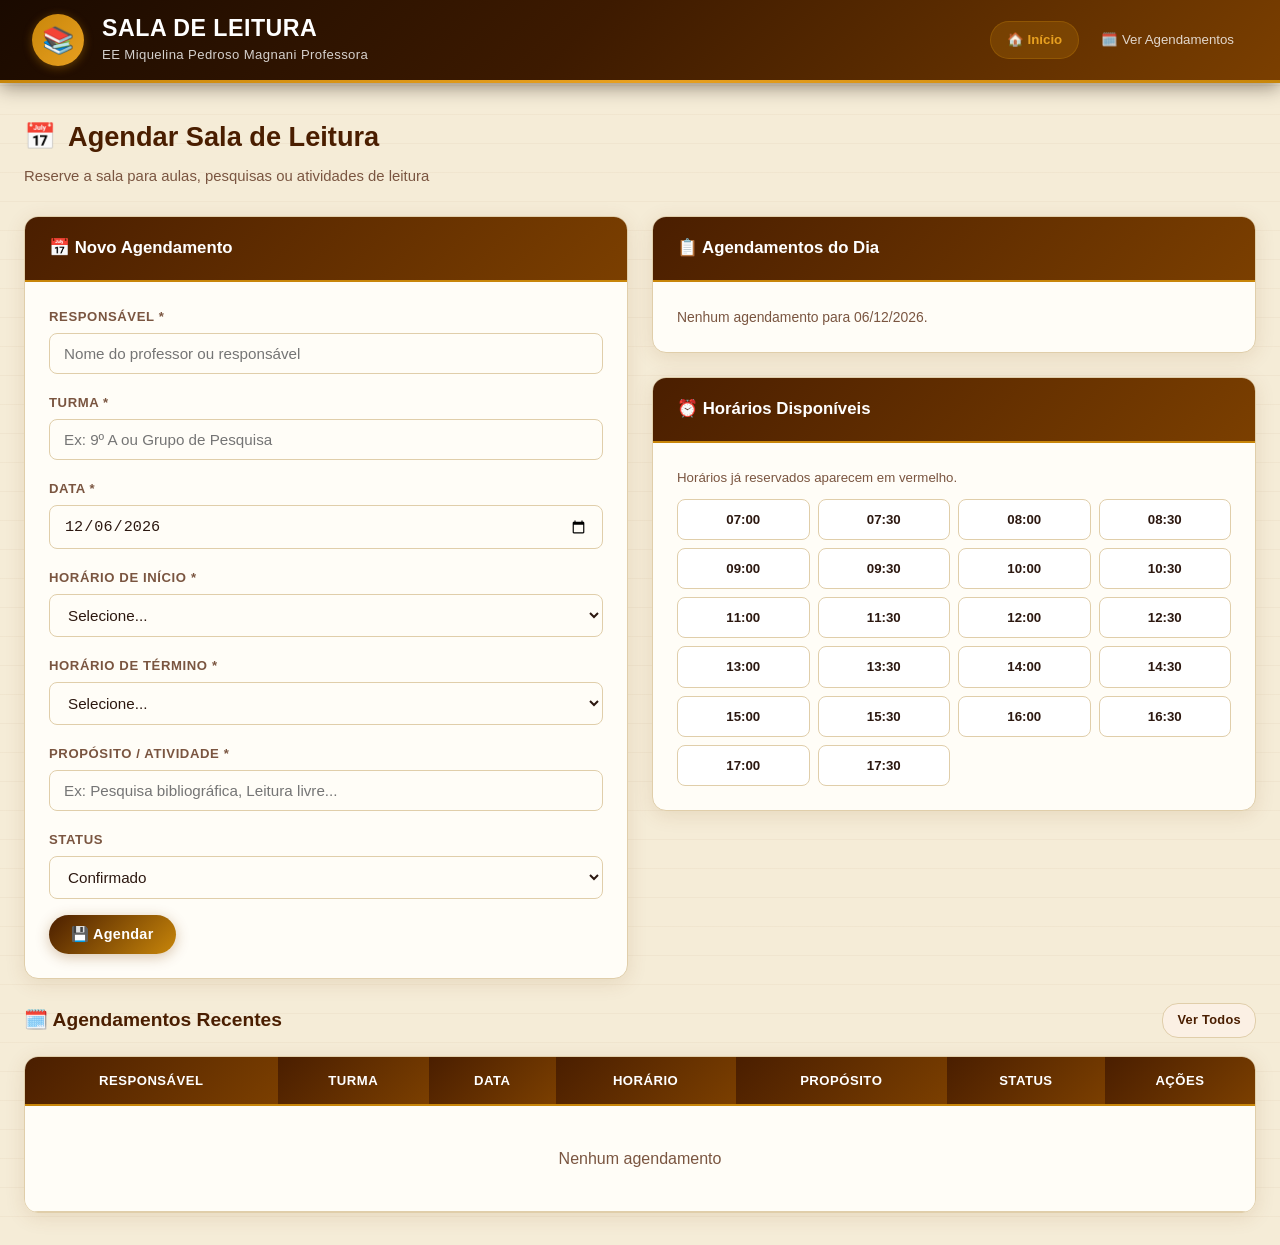
==== commit 418a0f9b: "v3" ====
--- a/agendar-sala.html
+++ b/agendar-sala.html
@@ -4,9 +4,6 @@
   <meta charset="UTF-8">
   <meta name="viewport" content="width=device-width, initial-scale=1.0">
   <title>Agendar Sala – Sala de Leitura</title>
-  <link rel="preconnect" href="https://fonts.googleapis.com">
-  <link rel="preconnect" href="https://fonts.gstatic.com" crossorigin>
-  <link href="https://fonts.googleapis.com/css2?family=Playfair+Display:wght@600;700;800&family=Lato:wght@400;500;700&display=swap" rel="stylesheet">
   <link rel="stylesheet" href="css/style.css">
   <style>
     .time-slot-grid { display: grid; grid-template-columns: repeat(auto-fill, minmax(110px,1fr)); gap: 8px; margin-top: 8px; }
--- a/css/style.css
+++ b/css/style.css
@@ -2,8 +2,6 @@
    SALA DE LEITURA - EE Miquelina Pedroso Magnani Professora
    Global Stylesheet — Tema Biblioteca Clássica
    ============================================= */
-
-@import url('https://fonts.googleapis.com/css2?family=Playfair+Display:wght@600;700;800&family=Lato:wght@400;500;700&display=swap');
 
 :root {
   --primary: #7B3F00;
@@ -32,7 +30,7 @@
 * { box-sizing: border-box; margin: 0; padding: 0; }
 
 body {
-  font-family: 'Lato', 'Segoe UI', Arial, sans-serif;
+  font-family: 'Segoe UI', Arial, sans-serif;
   background: var(--bg);
   background-image:
     repeating-linear-gradient(
@@ -90,7 +88,6 @@
 }
 .header-titles { flex: 1; }
 .header-titles h1 {
-  font-family: 'Playfair Display', serif;
   font-size: 1.45rem;
   font-weight: 800;
   letter-spacing: .5px;
@@ -136,7 +133,6 @@
   padding: 32px 24px;
 }
 .page-title {
-  font-family: 'Playfair Display', serif;
   font-size: 1.7rem;
   font-weight: 700;
   color: var(--primary-dark);
@@ -170,7 +166,6 @@
   background: linear-gradient(135deg, var(--primary-dark), var(--primary));
   color: #fff;
   padding: 18px 24px;
-  font-family: 'Playfair Display', serif;
   font-size: 1.05rem;
   font-weight: 700;
   display: flex;
@@ -243,7 +238,6 @@
   border-color: var(--accent);
 }
 .module-card h3 {
-  font-family: 'Playfair Display', serif;
   font-size: .98rem;
   font-weight: 700;
   line-height: 1.3;
@@ -284,7 +278,6 @@
   background: var(--primary-xlight);
 }
 .stat-info h3 {
-  font-family: 'Playfair Display', serif;
   font-size: 1.9rem;
   font-weight: 800;
   color: var(--primary-dark);
@@ -325,7 +318,7 @@
   border: 1.5px solid var(--border);
   border-radius: var(--radius-sm);
   font-size: .95rem;
-  font-family: 'Lato', inherit;
+  
   color: var(--text);
   background: var(--white);
   transition: border-color var(--transition), box-shadow var(--transition);
@@ -357,7 +350,7 @@
   cursor: pointer;
   transition: var(--transition);
   text-decoration: none;
-  font-family: 'Lato', inherit;
+  
   letter-spacing: .3px;
 }
 .btn-primary {
@@ -426,7 +419,7 @@
   white-space: nowrap;
   cursor: pointer;
   user-select: none;
-  font-family: 'Lato', sans-serif;
+  
   border-bottom: 2px solid var(--accent);
 }
 thead th:hover { background: linear-gradient(135deg, #1A0A00, var(--primary-dark)); }
@@ -523,7 +516,6 @@
 }
 .book-info { padding: 16px; flex: 1; display: flex; flex-direction: column; gap: 6px; }
 .book-title {
-  font-family: 'Playfair Display', serif;
   font-size: .97rem;
   font-weight: 700;
   color: var(--text);
@@ -621,7 +613,6 @@
   background: linear-gradient(135deg, var(--primary-dark), var(--primary));
   color: #fff;
   padding: 18px 24px;
-  font-family: 'Playfair Display', serif;
   font-size: 1.05rem;
   font-weight: 700;
   display: flex;
@@ -703,7 +694,6 @@
 }
 .empty-state .empty-icon { font-size: 3.5rem; margin-bottom: 16px; opacity: .4; }
 .empty-state h3 {
-  font-family: 'Playfair Display', serif;
   font-size: 1.1rem;
   margin-bottom: 8px;
   color: var(--text);
@@ -748,7 +738,6 @@
   opacity: .08;
 }
 .hero-banner h2 {
-  font-family: 'Playfair Display', serif;
   font-size: 1.6rem;
   font-weight: 800;
   margin-bottom: 6px;
@@ -765,7 +754,6 @@
   gap: 12px;
 }
 .section-header h2 {
-  font-family: 'Playfair Display', serif;
   font-size: 1.2rem;
   font-weight: 700;
   color: var(--primary-dark);
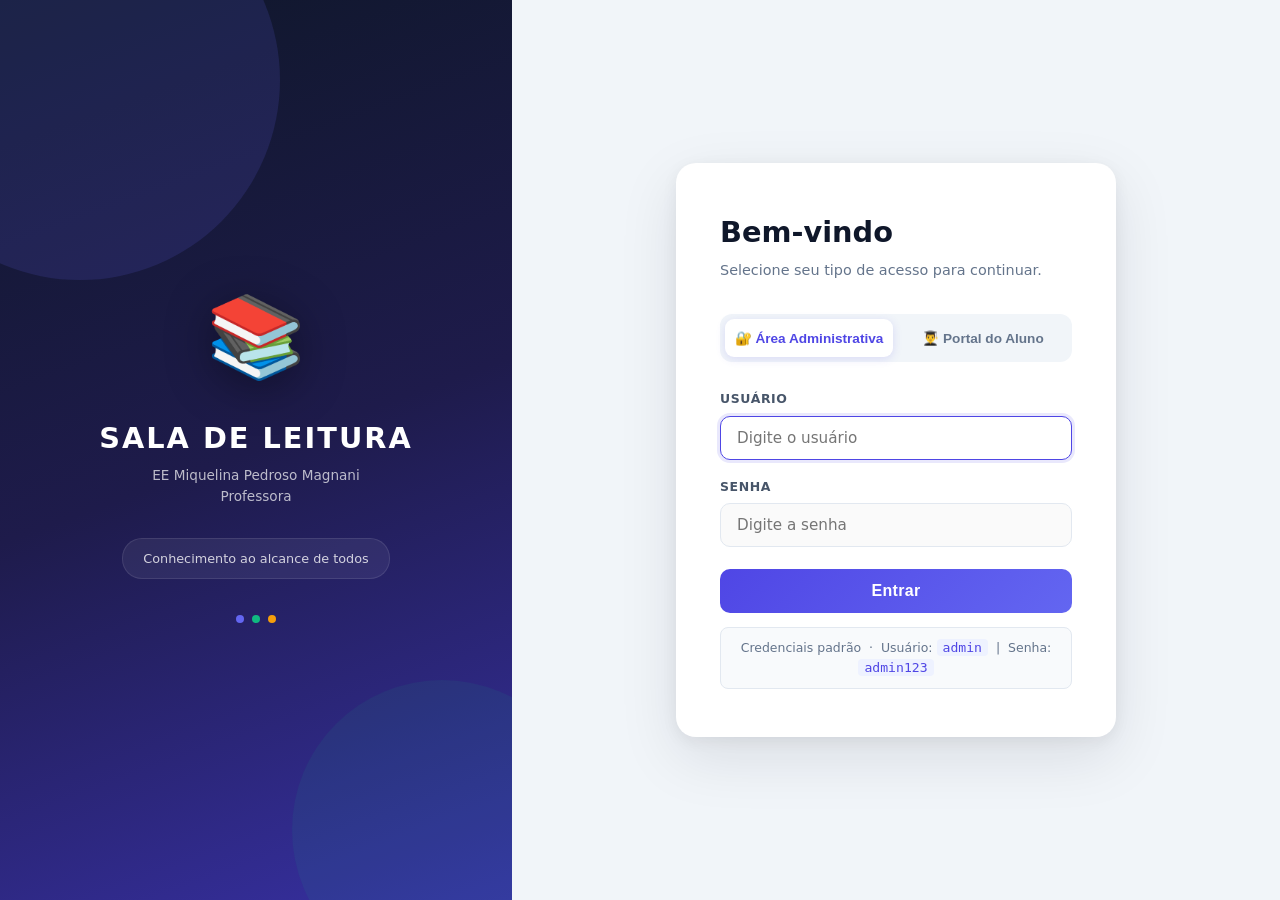
==== commit 3e3ee344: "v5" ====
--- a/agendar-sala.html
+++ b/agendar-sala.html
@@ -3,6 +3,7 @@
 <head>
   <meta charset="UTF-8">
   <meta name="viewport" content="width=device-width, initial-scale=1.0">
+  <script>if(sessionStorage.getItem('slAdminLogged')!=='true'){window.location.replace('login.html');}</script>
   <title>Agendar Sala – Sala de Leitura</title>
   <link rel="stylesheet" href="css/style.css">
   <style>
@@ -26,6 +27,7 @@
       <a href="index.html" class="btn-home">🏠 Início</a>
       <a href="verificar-agendamentos.html">🗓️ Ver Agendamentos</a>
     </nav>
+      <button onclick="Auth.logoutAdmin()" class="btn btn-sm" style="background:rgba(239,68,68,.15);color:#fca5a5;border:1px solid rgba(239,68,68,.2);border-radius:20px;padding:5px 12px;font-size:.78rem;cursor:pointer;">Sair</button>
   </div>
 </header>
 
--- a/css/style.css
+++ b/css/style.css
@@ -1,30 +1,30 @@
 /* =============================================
    SALA DE LEITURA - EE Miquelina Pedroso Magnani Professora
-   Global Stylesheet — Tema Biblioteca Clássica
+   Global Stylesheet — Tema Modern SaaS
    ============================================= */
 
 :root {
-  --primary: #7B3F00;
-  --primary-dark: #4A1E00;
-  --primary-light: #D4956A;
-  --primary-xlight: #FBF0E4;
-  --accent: #C8860A;
-  --accent2: #E8A020;
-  --dark: #1A0A00;
-  --text: #2C1810;
-  --text-light: #7A5540;
-  --border: #E0CEAA;
-  --card-shadow: 0 4px 20px rgba(123,63,0,.12);
-  --hover-shadow: 0 8px 32px rgba(123,63,0,.22);
-  --bg: #F5ECD7;
-  --white: #FFFDF7;
-  --danger: #c62828;
-  --warning: #e65100;
-  --success: #2e7d32;
-  --info: #1565c0;
-  --radius: 14px;
+  --primary: #4F46E5;
+  --primary-dark: #3730A3;
+  --primary-light: #818CF8;
+  --primary-xlight: #EEF2FF;
+  --accent: #10B981;
+  --accent2: #34D399;
+  --dark: #0F172A;
+  --text: #1E293B;
+  --text-light: #64748B;
+  --border: #E2E8F0;
+  --card-shadow: 0 1px 3px rgba(0,0,0,.06), 0 4px 16px rgba(79,70,229,.07);
+  --hover-shadow: 0 4px 20px rgba(79,70,229,.15);
+  --bg: #F1F5F9;
+  --white: #FFFFFF;
+  --danger: #EF4444;
+  --warning: #F59E0B;
+  --success: #10B981;
+  --info: #3B82F6;
+  --radius: 12px;
   --radius-sm: 8px;
-  --transition: .25s ease;
+  --transition: .2s ease;
 }
 
 * { box-sizing: border-box; margin: 0; padding: 0; }
@@ -32,18 +32,10 @@
 body {
   font-family: 'Segoe UI', Arial, sans-serif;
   background: var(--bg);
-  background-image:
-    repeating-linear-gradient(
-      0deg,
-      transparent,
-      transparent 28px,
-      rgba(123,63,0,.04) 28px,
-      rgba(123,63,0,.04) 29px
-    );
   color: var(--text);
   min-height: 100vh;
-  font-size: 15px;
-  line-height: 1.6;
+  font-size: 14px;
+  line-height: 1.5;
 }
 
 a { color: var(--primary); text-decoration: none; }
@@ -51,10 +43,10 @@
 
 /* ---- Header ---- */
 .header {
-  background: linear-gradient(135deg, #1A0A00 0%, #3D1A00 45%, #7B3F00 100%);
+  background: #0F172A;
   color: #fff;
   padding: 0;
-  box-shadow: 0 4px 18px rgba(26,10,0,.45);
+  box-shadow: 0 1px 0 rgba(255,255,255,.06), 0 4px 16px rgba(0,0,0,.25);
   position: sticky;
   top: 0;
   z-index: 100;
@@ -62,42 +54,42 @@
 .header::after {
   content: '';
   display: block;
-  height: 3px;
-  background: linear-gradient(90deg, #C8860A, #E8A020, #C8860A);
+  height: 2px;
+  background: linear-gradient(90deg, #4F46E5, #10B981, #4F46E5);
 }
 .header-inner {
   display: flex;
   align-items: center;
-  gap: 18px;
-  padding: 14px 32px;
+  gap: 14px;
+  padding: 10px 28px;
   max-width: 1400px;
   margin: 0 auto;
 }
 .header-logo {
-  font-size: 26px;
+  font-size: 20px;
   line-height: 1;
-  width: 52px;
-  height: 52px;
-  background: linear-gradient(135deg, #C8860A, #E8A020);
-  border-radius: 50%;
+  width: 40px;
+  height: 40px;
+  background: linear-gradient(135deg, #4F46E5, #818CF8);
+  border-radius: 10px;
   display: flex;
   align-items: center;
   justify-content: center;
-  box-shadow: 0 2px 10px rgba(200,134,10,.4);
+  box-shadow: 0 2px 8px rgba(79,70,229,.4);
   flex-shrink: 0;
 }
 .header-titles { flex: 1; }
 .header-titles h1 {
-  font-size: 1.45rem;
-  font-weight: 800;
-  letter-spacing: .5px;
+  font-size: 1.15rem;
+  font-weight: 700;
+  letter-spacing: .3px;
   line-height: 1.2;
 }
 .header-titles p {
-  font-size: .82rem;
-  opacity: .8;
-  letter-spacing: .4px;
-  margin-top: 2px;
+  font-size: .75rem;
+  opacity: .75;
+  letter-spacing: .3px;
+  margin-top: 1px;
 }
 .header-nav {
   display: flex;
@@ -106,31 +98,31 @@
 }
 .header-nav a {
   color: rgba(255,255,255,.8);
-  padding: 7px 14px;
+  padding: 6px 12px;
   border-radius: 20px;
-  font-size: .83rem;
+  font-size: .8rem;
   font-weight: 500;
   transition: var(--transition);
 }
 .header-nav a:hover, .header-nav a.active {
-  background: rgba(200,134,10,.25);
-  color: #E8A020;
+  background: rgba(79,70,229,.25);
+  color: #818CF8;
 }
 .btn-home {
-  background: rgba(200,134,10,.22);
-  color: #E8A020 !important;
+  background: rgba(79,70,229,.22);
+  color: #818CF8 !important;
   border-radius: 22px !important;
   padding: 7px 16px !important;
   font-weight: 600 !important;
-  border: 1px solid rgba(200,134,10,.3) !important;
-}
-.btn-home:hover { background: rgba(200,134,10,.35) !important; }
+  border: 1px solid rgba(79,70,229,.3) !important;
+}
+.btn-home:hover { background: rgba(79,70,229,.35) !important; }
 
 /* ---- Page Layout ---- */
 .page-container {
   max-width: 1300px;
   margin: 0 auto;
-  padding: 32px 24px;
+  padding: 20px 24px;
 }
 .page-title {
   font-size: 1.7rem;
@@ -165,29 +157,30 @@
 .card-header {
   background: linear-gradient(135deg, var(--primary-dark), var(--primary));
   color: #fff;
-  padding: 18px 24px;
-  font-size: 1.05rem;
-  font-weight: 700;
-  display: flex;
-  align-items: center;
-  gap: 10px;
+  padding: 12px 18px;
+  font-size: .93rem;
+  font-weight: 700;
+  display: flex;
+  align-items: center;
+  gap: 8px;
   border-bottom: 2px solid var(--accent);
 }
-.card-body { padding: 24px; }
+.card-body { padding: 18px; }
 
 /* ---- Module Cards (Dashboard) ---- */
 .modules-grid {
   display: grid;
-  grid-template-columns: repeat(auto-fill, minmax(220px, 1fr));
-  gap: 20px;
-  margin-top: 28px;
+  grid-template-columns: repeat(auto-fill, minmax(170px, 1fr));
+  gap: 12px;
+  margin-top: 16px;
 }
 .module-card {
   background: var(--white);
-  border-radius: var(--radius);
+  border-radius: 10px;
   box-shadow: var(--card-shadow);
-  border: 1.5px solid var(--border);
-  padding: 28px 20px 22px;
+  border: 1px solid var(--border);
+  border-left: 4px solid var(--accent);
+  padding: 14px 14px 12px;
   text-align: center;
   cursor: pointer;
   transition: transform var(--transition), box-shadow var(--transition), border-color var(--transition);
@@ -196,103 +189,85 @@
   display: flex;
   flex-direction: column;
   align-items: center;
-  gap: 14px;
-  position: relative;
-  overflow: hidden;
-}
-.module-card::before {
-  content: '';
-  position: absolute;
-  top: 0; left: 0; bottom: 0;
-  width: 5px;
-  background: linear-gradient(180deg, var(--accent), var(--primary));
-  border-radius: 14px 0 0 14px;
-}
-.module-card::after {
-  content: '';
-  position: absolute;
-  top: 0; left: 0; right: 0;
-  height: 1px;
-  background: linear-gradient(90deg, var(--accent), transparent);
+  gap: 8px;
 }
 .module-card:hover {
-  transform: translateY(-6px);
+  transform: translateY(-3px);
   box-shadow: var(--hover-shadow);
-  border-color: var(--primary-light);
+  border-left-color: var(--primary);
   color: var(--primary-dark);
 }
 .module-card .icon {
-  width: 64px;
-  height: 64px;
-  border-radius: 50%;
+  width: 44px;
+  height: 44px;
+  border-radius: 10px;
   display: flex;
   align-items: center;
   justify-content: center;
-  font-size: 28px;
+  font-size: 20px;
   background: var(--primary-xlight);
-  border: 2px solid var(--border);
   transition: var(--transition);
 }
 .module-card:hover .icon {
   background: linear-gradient(135deg, var(--primary), var(--accent));
-  border-color: var(--accent);
 }
 .module-card h3 {
-  font-size: .98rem;
+  font-size: .82rem;
   font-weight: 700;
   line-height: 1.3;
 }
 .module-card p {
-  font-size: .8rem;
+  font-size: .73rem;
   color: var(--text-light);
-  line-height: 1.4;
+  line-height: 1.35;
 }
 
 /* ---- Stat Bars (Dashboard) ---- */
 .stats-bar {
   display: grid;
-  grid-template-columns: repeat(auto-fill, minmax(200px, 1fr));
-  gap: 16px;
-  margin-bottom: 28px;
+  grid-template-columns: repeat(6, 1fr);
+  gap: 10px;
+  margin-bottom: 18px;
 }
 .stat-card {
   background: var(--white);
-  border-radius: var(--radius);
-  padding: 20px 22px;
+  border-radius: 10px;
+  padding: 12px 14px;
   box-shadow: var(--card-shadow);
-  border-left: 5px solid var(--primary);
-  display: flex;
-  align-items: center;
-  gap: 16px;
-  transition: var(--transition);
-}
-.stat-card:hover { transform: translateY(-3px); box-shadow: var(--hover-shadow); }
+  border-left: 4px solid var(--primary);
+  display: flex;
+  align-items: center;
+  gap: 10px;
+  transition: var(--transition);
+}
+.stat-card:hover { transform: translateY(-2px); box-shadow: var(--hover-shadow); }
 .stat-icon {
-  font-size: 2.2rem;
-  width: 52px;
-  height: 52px;
+  font-size: 1.4rem;
+  width: 36px;
+  height: 36px;
   display: flex;
   align-items: center;
   justify-content: center;
-  border-radius: 12px;
+  border-radius: 8px;
   background: var(--primary-xlight);
+  flex-shrink: 0;
 }
 .stat-info h3 {
-  font-size: 1.9rem;
+  font-size: 1.35rem;
   font-weight: 800;
   color: var(--primary-dark);
   line-height: 1;
 }
-.stat-info p { font-size: .8rem; color: var(--text-light); margin-top: 3px; }
-.stat-card.danger { border-left-color: var(--danger); }
-.stat-card.danger .stat-icon { background: #ffebee; }
-.stat-card.danger .stat-info h3 { color: var(--danger); }
-.stat-card.warning { border-left-color: var(--warning); }
-.stat-card.warning .stat-icon { background: #fff3e0; }
-.stat-card.warning .stat-info h3 { color: var(--warning); }
-.stat-card.success { border-left-color: var(--success); }
-.stat-card.success .stat-icon { background: #e8f5e9; }
-.stat-card.success .stat-info h3 { color: var(--success); }
+.stat-info p { font-size: .7rem; color: var(--text-light); margin-top: 2px; line-height: 1.2; }
+.stat-card.danger { border-left-color: #EF4444; }
+.stat-card.danger .stat-icon { background: #FEE2E2; }
+.stat-card.danger .stat-info h3 { color: #DC2626; }
+.stat-card.warning { border-left-color: #F59E0B; }
+.stat-card.warning .stat-icon { background: #FEF3C7; }
+.stat-card.warning .stat-info h3 { color: #D97706; }
+.stat-card.success { border-left-color: #059669; }
+.stat-card.success .stat-icon { background: #D1FAE5; }
+.stat-card.success .stat-info h3 { color: #059669; }
 
 /* ---- Forms ---- */
 .form-grid {
@@ -314,11 +289,11 @@
   letter-spacing: .6px;
 }
 input, select, textarea {
-  padding: 11px 14px;
+  padding: 8px 12px;
   border: 1.5px solid var(--border);
   border-radius: var(--radius-sm);
-  font-size: .95rem;
-  
+  font-size: .87rem;
+  font-family: inherit;
   color: var(--text);
   background: var(--white);
   transition: border-color var(--transition), box-shadow var(--transition);
@@ -327,7 +302,7 @@
 input:focus, select:focus, textarea:focus {
   outline: none;
   border-color: var(--accent);
-  box-shadow: 0 0 0 3px rgba(200,134,10,.15);
+  box-shadow: 0 0 0 3px rgba(79,70,229,.15);
 }
 textarea { resize: vertical; min-height: 90px; }
 .form-actions {
@@ -341,56 +316,56 @@
 .btn {
   display: inline-flex;
   align-items: center;
-  gap: 8px;
-  padding: 11px 22px;
-  border-radius: 24px;
-  font-size: .9rem;
-  font-weight: 700;
+  gap: 6px;
+  padding: 8px 18px;
+  border-radius: 20px;
+  font-size: .83rem;
+  font-weight: 600;
   border: none;
   cursor: pointer;
   transition: var(--transition);
   text-decoration: none;
-  
-  letter-spacing: .3px;
+  font-family: inherit;
+  letter-spacing: .2px;
 }
 .btn-primary {
-  background: linear-gradient(135deg, var(--primary-dark), var(--accent));
-  color: #fff;
-  box-shadow: 0 3px 14px rgba(123,63,0,.3);
+  background: var(--primary);
+  color: #fff;
+  box-shadow: 0 2px 10px rgba(79,70,229,.35);
 }
 .btn-primary:hover {
-  background: linear-gradient(135deg, #1A0A00, var(--primary));
+  background: var(--primary-dark);
   transform: translateY(-1px);
-  box-shadow: 0 5px 18px rgba(123,63,0,.4);
+  box-shadow: 0 4px 14px rgba(79,70,229,.45);
   color: #fff;
 }
 .btn-secondary {
-  background: var(--primary-xlight);
-  color: var(--primary-dark);
+  background: var(--white);
+  color: var(--text);
   border: 1.5px solid var(--border);
 }
 .btn-secondary:hover {
-  background: #F0D8B8;
-  border-color: var(--primary-light);
-  color: var(--primary-dark);
+  background: var(--bg);
+  border-color: #CBD5E1;
+  color: var(--text);
 }
 .btn-danger {
-  background: linear-gradient(135deg, #b71c1c, var(--danger));
-  color: #fff;
-  box-shadow: 0 3px 12px rgba(198,40,40,.25);
-}
-.btn-danger:hover { background: linear-gradient(135deg, #7f0000, #b71c1c); }
+  background: #EF4444;
+  color: #fff;
+  box-shadow: 0 2px 8px rgba(239,68,68,.3);
+}
+.btn-danger:hover { background: #DC2626; }
 .btn-success {
-  background: linear-gradient(135deg, #1b5e20, var(--success));
-  color: #fff;
-  box-shadow: 0 3px 12px rgba(46,125,50,.25);
-}
-.btn-success:hover { background: linear-gradient(135deg, #1b5e20, #2e7d32); }
+  background: #10B981;
+  color: #fff;
+  box-shadow: 0 2px 8px rgba(16,185,129,.3);
+}
+.btn-success:hover { background: #059669; }
 .btn-warning {
-  background: linear-gradient(135deg, #bf360c, var(--warning));
-  color: #fff;
-}
-.btn-warning:hover { background: linear-gradient(135deg, #870000, #bf360c); }
+  background: #F59E0B;
+  color: #fff;
+}
+.btn-warning:hover { background: #D97706; }
 .btn-sm { padding: 6px 14px; font-size: .8rem; border-radius: 16px; }
 .btn-xs { padding: 4px 10px; font-size: .76rem; border-radius: 12px; }
 .btn-icon { padding: 8px; border-radius: 50%; width: 36px; height: 36px; justify-content: center; }
@@ -411,22 +386,21 @@
 thead th {
   background: linear-gradient(135deg, var(--primary-dark), var(--primary));
   color: #fff;
-  padding: 13px 16px;
-  font-size: .82rem;
+  padding: 10px 14px;
+  font-size: .75rem;
   font-weight: 700;
   text-transform: uppercase;
   letter-spacing: .5px;
   white-space: nowrap;
   cursor: pointer;
   user-select: none;
-  
   border-bottom: 2px solid var(--accent);
 }
-thead th:hover { background: linear-gradient(135deg, #1A0A00, var(--primary-dark)); }
+thead th:hover { background: var(--primary-dark); }
 tbody tr { transition: background var(--transition); }
-tbody tr:nth-child(even) { background: #FBF0E4; }
-tbody tr:hover { background: #FDF5E6; }
-tbody td { padding: 12px 16px; font-size: .9rem; border-bottom: 1px solid var(--border); vertical-align: middle; }
+tbody tr:nth-child(even) { background: #F8FAFC; }
+tbody tr:hover { background: var(--primary-xlight); }
+tbody td { padding: 9px 14px; font-size: .85rem; border-bottom: 1px solid var(--border); vertical-align: middle; }
 .table-empty {
   text-align: center;
   color: var(--text-light);
@@ -437,13 +411,13 @@
 /* ---- Search / Filter Bar ---- */
 .filter-bar {
   background: var(--white);
-  border-radius: var(--radius);
-  padding: 18px 22px;
+  border-radius: 10px;
+  padding: 12px 16px;
   box-shadow: var(--card-shadow);
   border: 1px solid var(--border);
-  margin-bottom: 22px;
-  display: flex;
-  gap: 14px;
+  margin-bottom: 14px;
+  display: flex;
+  gap: 10px;
   flex-wrap: wrap;
   align-items: flex-end;
 }
@@ -475,12 +449,12 @@
   letter-spacing: .3px;
   white-space: nowrap;
 }
-.badge-success { background: #e8f5e9; color: #1b5e20; }
-.badge-danger { background: #ffebee; color: #b71c1c; }
-.badge-warning { background: #fff3e0; color: #bf360c; }
-.badge-secondary { background: #f3ece1; color: var(--text-light); }
-.badge-info { background: #e3f2fd; color: #1565c0; }
-.badge-primary { background: var(--primary-xlight); color: var(--primary-dark); border: 1px solid var(--border); }
+.badge-success { background: #D1FAE5; color: #065F46; }
+.badge-danger { background: #FEE2E2; color: #991B1B; }
+.badge-warning { background: #FEF3C7; color: #92400E; }
+.badge-secondary { background: #F1F5F9; color: var(--text-light); }
+.badge-info { background: #DBEAFE; color: #1E40AF; }
+.badge-primary { background: var(--primary-xlight); color: var(--primary-dark); }
 
 /* ---- Book Cards ---- */
 .books-grid {
@@ -500,14 +474,14 @@
 }
 .book-card:hover { transform: translateY(-4px); box-shadow: var(--hover-shadow); }
 .book-cover {
-  height: 180px;
+  height: 160px;
   display: flex;
   align-items: center;
   justify-content: center;
-  font-size: 64px;
-  background: linear-gradient(135deg, var(--primary-xlight), #F0D8B8);
+  font-size: 56px;
+  background: linear-gradient(135deg, var(--primary-xlight), #E0E7FF);
   position: relative;
-  border-bottom: 3px solid var(--accent);
+  border-bottom: 2px solid var(--border);
 }
 .book-available-badge {
   position: absolute;
@@ -590,7 +564,7 @@
 .modal-overlay {
   position: fixed;
   inset: 0;
-  background: rgba(26,10,0,.6);
+  background: rgba(15,23,42,.65);
   z-index: 999;
   display: flex;
   align-items: center;
@@ -601,7 +575,7 @@
 .modal {
   background: var(--white);
   border-radius: var(--radius);
-  box-shadow: 0 20px 60px rgba(26,10,0,.4);
+  box-shadow: 0 20px 60px rgba(15,23,42,.3);
   max-width: 640px;
   width: 100%;
   max-height: 90vh;
@@ -612,8 +586,8 @@
 .modal-header {
   background: linear-gradient(135deg, var(--primary-dark), var(--primary));
   color: #fff;
-  padding: 18px 24px;
-  font-size: 1.05rem;
+  padding: 13px 18px;
+  font-size: .95rem;
   font-weight: 700;
   display: flex;
   align-items: center;
@@ -631,8 +605,8 @@
   line-height: 1;
 }
 .modal-close:hover { opacity: 1; }
-.modal-body { padding: 24px; }
-.modal-footer { padding: 16px 24px; border-top: 1px solid var(--border); display: flex; gap: 10px; justify-content: flex-end; }
+.modal-body { padding: 18px; }
+.modal-footer { padding: 12px 18px; border-top: 1px solid var(--border); display: flex; gap: 8px; justify-content: flex-end; }
 
 /* ---- Loan Card ---- */
 .loan-card {
@@ -661,15 +635,19 @@
 @keyframes slideUp { from { transform: translateY(30px); opacity: 0; } to { transform: translateY(0); opacity: 1; } }
 
 /* ---- Responsive ---- */
+@media (max-width: 1100px) {
+  .stats-bar { grid-template-columns: repeat(3, 1fr); }
+}
 @media (max-width: 768px) {
-  .header-inner { padding: 12px 16px; flex-wrap: wrap; }
+  .header-inner { padding: 8px 14px; flex-wrap: wrap; }
   .header-nav { display: none; }
-  .page-container { padding: 20px 14px; }
-  .modules-grid { grid-template-columns: repeat(auto-fill, minmax(160px, 1fr)); gap: 14px; }
-  .stats-bar { grid-template-columns: 1fr 1fr; }
+  .page-container { padding: 14px 12px; }
+  .modules-grid { grid-template-columns: repeat(auto-fill, minmax(140px, 1fr)); gap: 10px; }
+  .stats-bar { grid-template-columns: repeat(2, 1fr); }
   .form-grid { grid-template-columns: 1fr; }
   .filter-bar { flex-direction: column; }
-  .books-grid { grid-template-columns: repeat(auto-fill, minmax(170px, 1fr)); }
+  .books-grid { grid-template-columns: repeat(auto-fill, minmax(160px, 1fr)); }
+  .hero-banner { padding: 14px 16px; }
 }
 
 /* ---- Utility ---- */
@@ -702,64 +680,51 @@
 
 /* ---- Hero Banner (Dashboard) ---- */
 .hero-banner {
-  background: linear-gradient(135deg, #1A0A00 0%, #4A1E00 45%, #C8860A 100%);
-  border-radius: var(--radius);
-  padding: 32px 36px;
+  background: linear-gradient(135deg, #0F172A 0%, #1E1B4B 50%, #3730A3 100%);
+  border-radius: 10px;
+  padding: 18px 24px;
   color: #fff;
   display: flex;
   align-items: center;
   justify-content: space-between;
-  gap: 24px;
-  margin-bottom: 28px;
+  gap: 20px;
+  margin-bottom: 16px;
   position: relative;
   overflow: hidden;
-  box-shadow: 0 6px 28px rgba(26,10,0,.35);
-  border: 1px solid rgba(200,134,10,.3);
-}
-.hero-banner::before {
-  content: '';
+  box-shadow: 0 4px 20px rgba(79,70,229,.3);
+  border-bottom: 2px solid var(--accent);
+}
+.hero-banner::after {
+  content: '📚';
   position: absolute;
-  inset: 0;
-  background-image:
-    repeating-linear-gradient(
-      90deg,
-      transparent,
-      transparent 40px,
-      rgba(255,255,255,.02) 40px,
-      rgba(255,255,255,.02) 41px
-    );
-}
-.hero-banner::after {
-  content: '📖';
-  position: absolute;
-  right: 32px;
-  bottom: -10px;
-  font-size: 120px;
-  opacity: .08;
+  right: 24px;
+  bottom: -8px;
+  font-size: 80px;
+  opacity: .07;
 }
 .hero-banner h2 {
-  font-size: 1.6rem;
-  font-weight: 800;
-  margin-bottom: 6px;
-}
-.hero-banner p { font-size: .95rem; opacity: .88; }
+  font-size: 1.2rem;
+  font-weight: 700;
+  margin-bottom: 3px;
+}
+.hero-banner p { font-size: .82rem; opacity: .85; }
 
 /* ---- Section Headers ---- */
 .section-header {
   display: flex;
   align-items: center;
   justify-content: space-between;
-  margin-bottom: 18px;
+  margin-bottom: 10px;
   flex-wrap: wrap;
-  gap: 12px;
+  gap: 8px;
 }
 .section-header h2 {
-  font-size: 1.2rem;
+  font-size: 1rem;
   font-weight: 700;
   color: var(--primary-dark);
   display: flex;
   align-items: center;
-  gap: 8px;
+  gap: 6px;
 }
 
 /* ---- Portal Aluno Carousel ---- */
